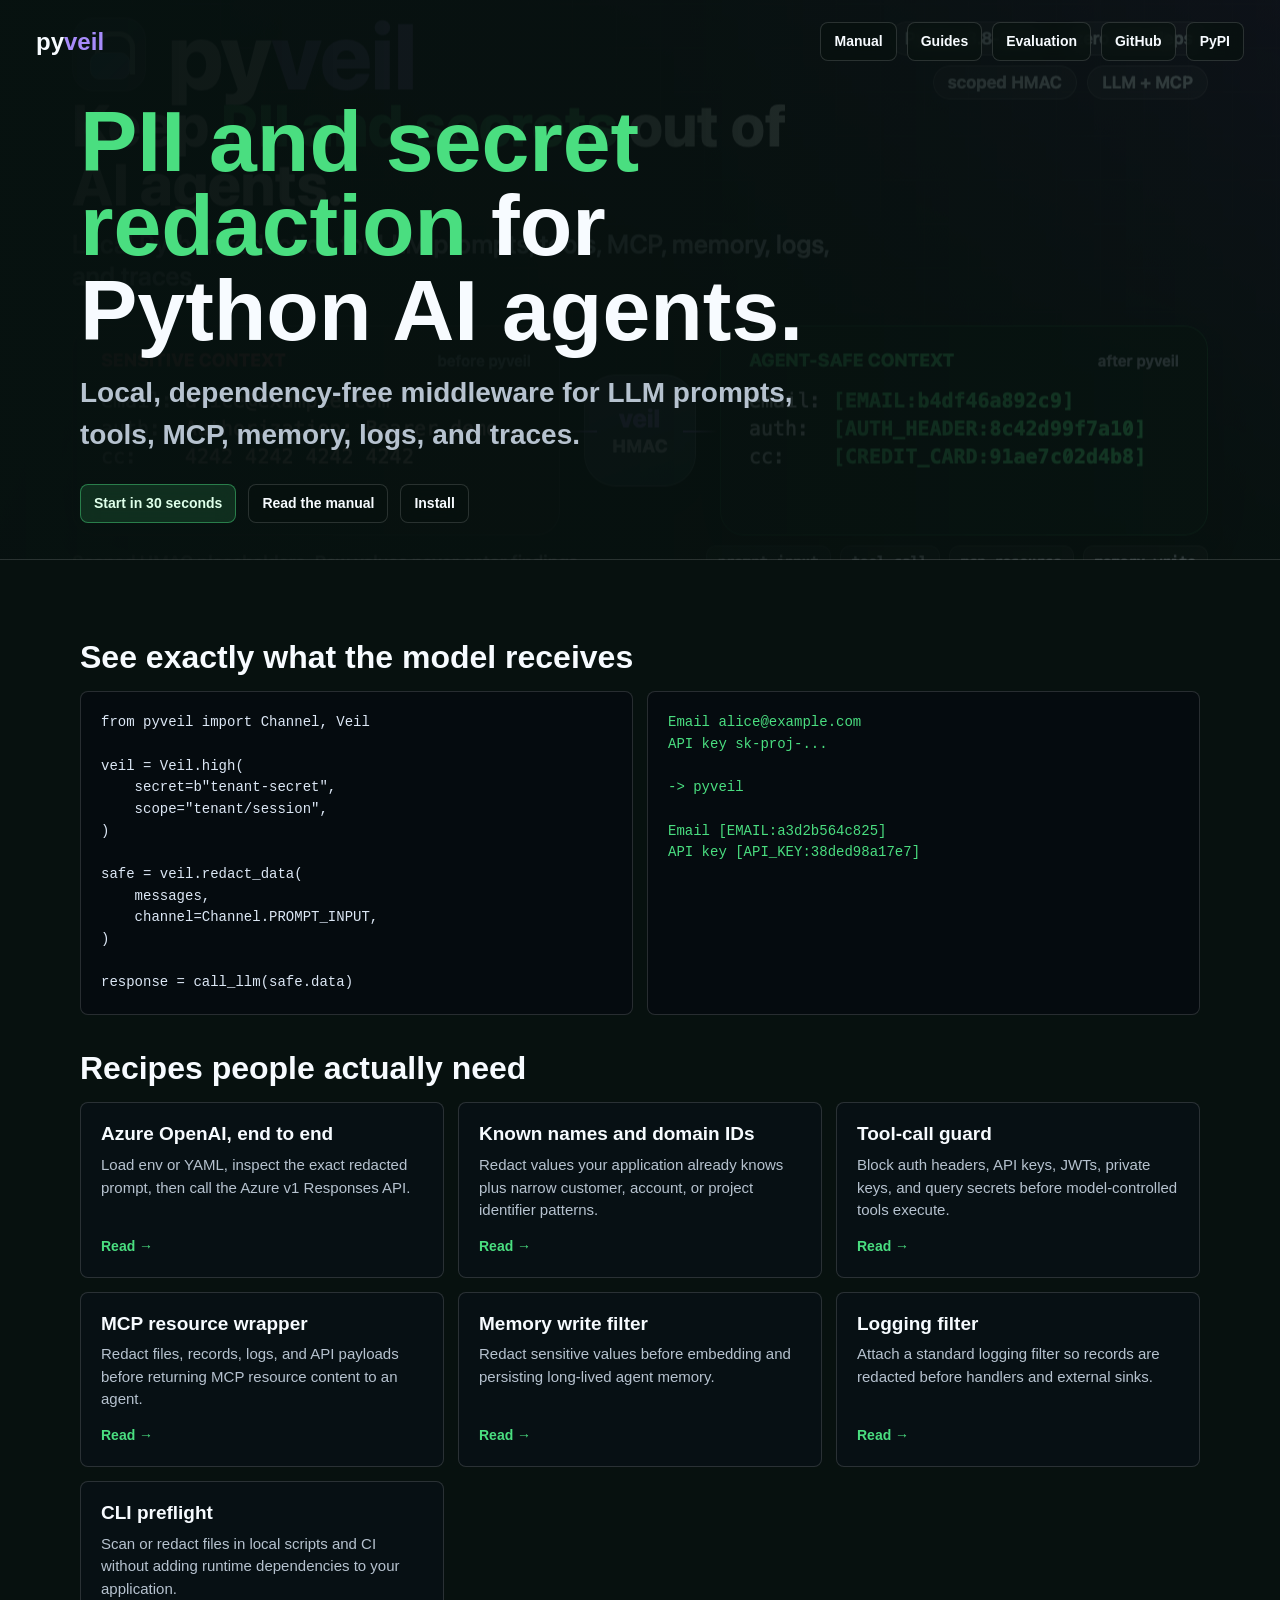
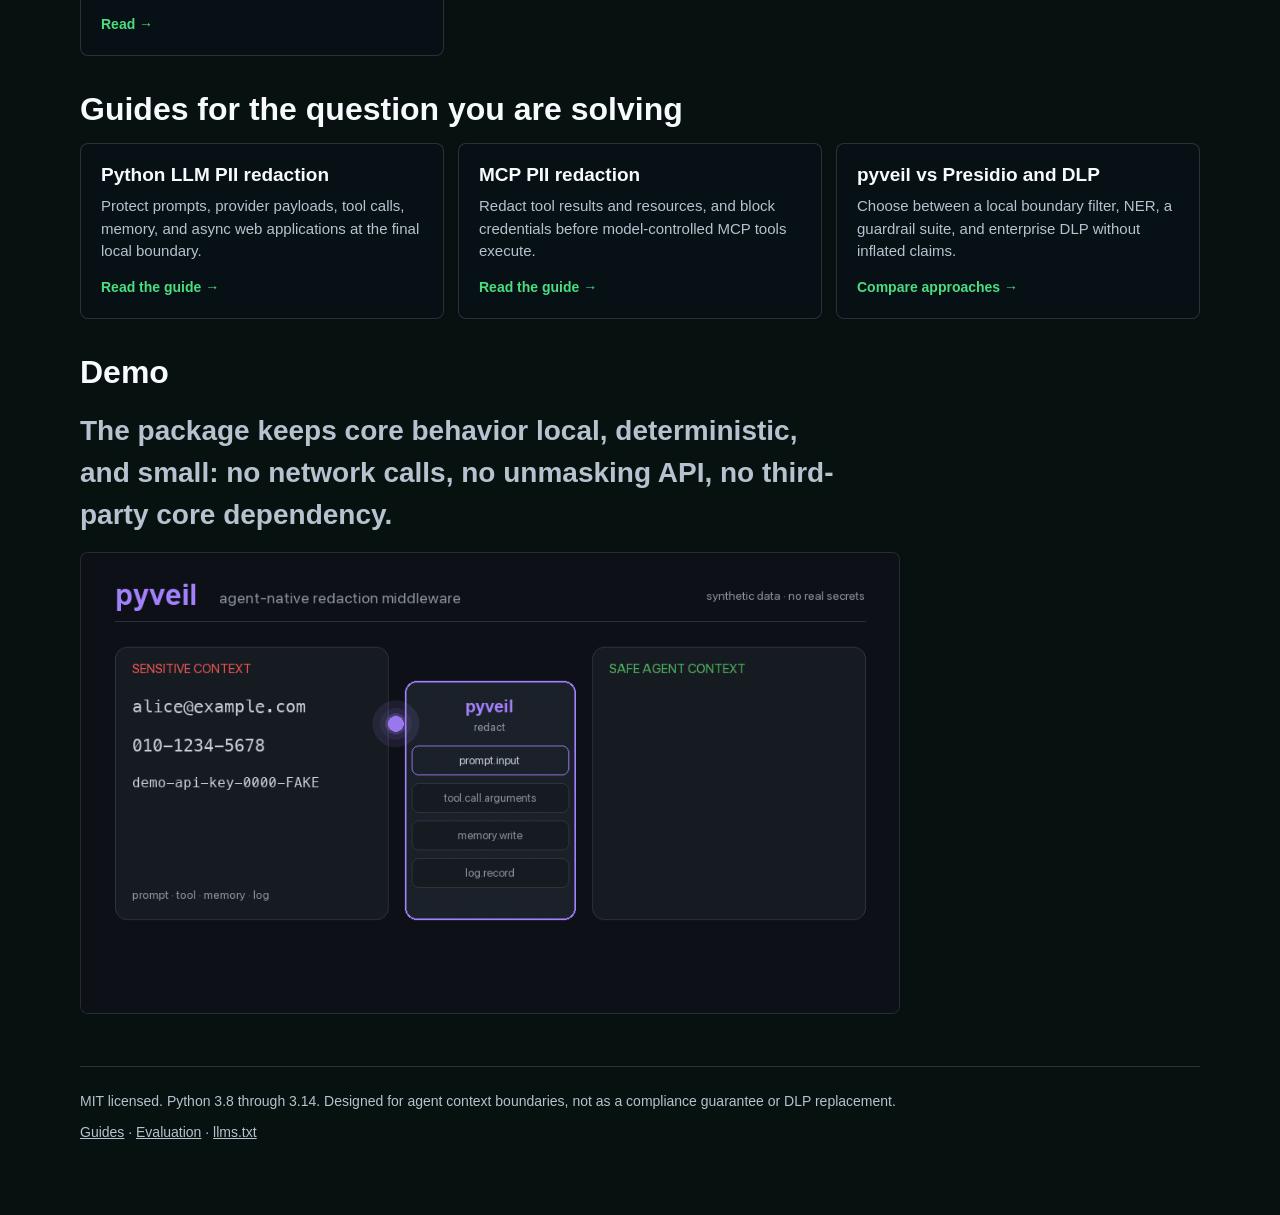
==== docs/index.html @ a57090b5 "Add Azure OpenAI env and YAML integration" ====
<!doctype html>
<html lang="en">
<head>
  <meta charset="utf-8">
  <meta name="viewport" content="width=device-width, initial-scale=1">
  <title>pyveil - Python PII and secret redaction for LLM apps and AI agents</title>
  <meta name="description" content="Dependency-free Python middleware that redacts PII, API keys, tokens, and known sensitive values before LLM prompts, tool calls, MCP, memory, logs, and traces.">
  <meta name="keywords" content="Python PII redaction, LLM privacy, AI agent security, secret redaction, MCP security, tool call guardrail">
  <link rel="canonical" href="https://hyeonsangjeon.github.io/pyveil/">
  <link rel="icon" href="media/favicon.svg" type="image/svg+xml">
  <link rel="sitemap" href="sitemap.xml" type="application/xml">
  <link rel="alternate" href="llms.txt" type="text/plain" title="LLM-readable documentation">
  <meta property="og:type" content="website">
  <meta property="og:site_name" content="pyveil">
  <meta property="og:title" content="pyveil - PII and secret redaction for Python AI agents">
  <meta property="og:description" content="Local, dependency-free redaction before LLM prompts, tool calls, MCP, memory, logs, and traces.">
  <meta property="og:url" content="https://hyeonsangjeon.github.io/pyveil/">
  <meta property="og:image" content="https://hyeonsangjeon.github.io/pyveil/media/social-preview.png">
  <meta name="twitter:card" content="summary_large_image">
  <meta name="twitter:title" content="pyveil - PII and secret redaction for Python AI agents">
  <meta name="twitter:description" content="Local, dependency-free redaction before LLM prompts, tool calls, MCP, memory, logs, and traces.">
  <meta name="twitter:image" content="https://hyeonsangjeon.github.io/pyveil/media/social-preview.png">
  <script type="application/ld+json">
  {
    "@context": "https://schema.org",
    "@type": "SoftwareApplication",
    "name": "pyveil",
    "applicationCategory": "DeveloperApplication",
    "operatingSystem": "Any",
    "softwareVersion": "0.2.1",
    "programmingLanguage": "Python",
    "description": "Local PII and secret redaction for Python LLM apps and AI agents.",
    "url": "https://hyeonsangjeon.github.io/pyveil/",
    "downloadUrl": "https://pypi.org/project/pyveil/",
    "codeRepository": "https://github.com/hyeonsangjeon/pyveil",
    "license": "https://opensource.org/license/mit"
  }
  </script>
  <style>
    :root {
      color-scheme: dark;
      --bg: #07110f;
      --ink: #f7fbff;
      --muted: #b6c2cf;
      --line: rgba(255, 255, 255, 0.14);
      --panel: rgba(9, 17, 22, 0.88);
      --green: #4ade80;
      --violet: #a78bfa;
      --cyan: #22d3ee;
      --red: #fb7185;
    }

    * {
      box-sizing: border-box;
    }

    html,
    body {
      margin: 0;
      background: var(--bg);
      color: var(--ink);
      font-family: -apple-system, BlinkMacSystemFont, "SF Pro Display", "Helvetica Neue", Arial, sans-serif;
      line-height: 1.5;
      overflow-x: hidden;
    }

    a {
      color: inherit;
    }

    .hero {
      min-height: 560px;
      position: relative;
      display: flex;
      align-items: flex-end;
      padding: 36px;
      background-image:
        linear-gradient(90deg, rgba(7, 17, 15, 0.98), rgba(7, 17, 15, 0.93) 52%, rgba(7, 17, 15, 0.78)),
        url("media/social-preview.png");
      background-size: cover;
      background-position: center;
      border-bottom: 1px solid var(--line);
    }

    .hero-inner,
    .section {
      width: min(1120px, 100%);
      margin: 0 auto;
      min-width: 0;
    }

    .nav {
      position: absolute;
      top: 22px;
      left: 36px;
      right: 36px;
      display: flex;
      align-items: center;
      justify-content: space-between;
      gap: 20px;
    }

    .brand {
      font-size: 24px;
      font-weight: 800;
      letter-spacing: 0;
    }

    .brand span {
      color: var(--violet);
    }

    .links {
      display: flex;
      gap: 10px;
      flex-wrap: wrap;
      justify-content: flex-end;
    }

    .links a,
    .button {
      display: inline-flex;
      align-items: center;
      min-height: 38px;
      padding: 8px 13px;
      border: 1px solid var(--line);
      border-radius: 8px;
      background: rgba(7, 17, 15, 0.72);
      color: var(--ink);
      text-decoration: none;
      font-weight: 700;
      font-size: 14px;
      backdrop-filter: blur(8px);
      flex: 0 0 auto;
      white-space: nowrap;
    }

    h1 {
      max-width: 760px;
      margin: 0;
      font-size: clamp(48px, 7vw, 86px);
      line-height: 0.98;
      letter-spacing: 0;
    }

    h1 strong {
      color: var(--green);
    }

    .lead {
      max-width: 760px;
      margin: 20px 0 0;
      color: var(--muted);
      font-size: clamp(20px, 2.4vw, 28px);
      font-weight: 600;
    }

    .actions {
      display: flex;
      flex-wrap: wrap;
      gap: 12px;
      margin-top: 28px;
    }

    .primary {
      border-color: rgba(74, 222, 128, 0.45);
      background: rgba(74, 222, 128, 0.14);
      color: #dfffea;
    }

    main {
      padding: 44px 36px 72px;
    }

    .section {
      margin-top: 36px;
    }

    .section h2 {
      margin: 0 0 16px;
      font-size: 32px;
      line-height: 1.1;
      letter-spacing: 0;
    }

    .grid {
      display: grid;
      grid-template-columns: repeat(3, minmax(0, 1fr));
      gap: 14px;
    }

    .recipe {
      display: flex;
      flex-direction: column;
      min-height: 160px;
      padding: 20px;
      border: 1px solid var(--line);
      border-radius: 8px;
      background: var(--panel);
      color: inherit;
      text-decoration: none;
      transition: border-color .15s ease, transform .15s ease;
    }

    a.recipe:hover {
      border-color: rgba(74, 222, 128, 0.5);
      transform: translateY(-2px);
      text-decoration: none;
    }

    a.recipe .more {
      margin-top: auto;
      padding-top: 14px;
      color: var(--green);
      font-weight: 700;
      font-size: 14px;
    }

    .recipe h3 {
      margin: 0 0 8px;
      font-size: 19px;
      line-height: 1.2;
    }

    .recipe p {
      margin: 0;
      color: var(--muted);
      font-size: 15px;
    }

    .code-row {
      display: grid;
      grid-template-columns: 1fr 1fr;
      gap: 14px;
      align-items: stretch;
    }

    pre {
      margin: 0;
      min-width: 0;
      padding: 20px;
      overflow: auto;
      border: 1px solid var(--line);
      border-radius: 8px;
      background: #050b0f;
      color: #dce7f5;
      font-size: 14px;
      line-height: 1.55;
    }

    code {
      font-family: "SF Mono", SFMono-Regular, Menlo, Monaco, Consolas, monospace;
    }

    .output {
      color: var(--green);
    }

    .demo {
      width: min(820px, 100%);
      display: block;
      margin-top: 16px;
      border: 1px solid var(--line);
      border-radius: 8px;
      background: #050b0f;
    }

    .footer {
      margin-top: 52px;
      padding-top: 24px;
      border-top: 1px solid var(--line);
      color: var(--muted);
      font-size: 14px;
    }

    @media (max-width: 820px) {
      .hero {
        min-height: 620px;
        padding: 28px 20px;
      }

      .nav {
        left: 20px;
        right: 20px;
        align-items: flex-start;
        flex-direction: column;
      }

      .links a:nth-child(n+4) {
        display: none;
      }

      h1 {
        max-width: 340px;
        font-size: clamp(40px, 11vw, 46px);
        overflow-wrap: anywhere;
      }

      main {
        padding: 32px 20px 56px;
      }

      .hero-inner,
      .section {
        width: 100%;
        max-width: calc(100vw - 40px);
      }

      .lead {
        max-width: 330px;
      }

      .grid,
      .code-row {
        grid-template-columns: 1fr;
        min-width: 0;
      }

      .section h2 {
        font-size: 28px;
        overflow-wrap: anywhere;
      }

      .recipe,
      pre {
        max-width: 100%;
        min-width: 0;
      }

      .actions {
        max-width: 340px;
      }
    }
  </style>
</head>
<body>
  <header class="hero">
    <nav class="nav" aria-label="Primary">
      <div class="brand">py<span>veil</span></div>
      <div class="links">
        <a class="primary" href="manual.html">Manual</a>
        <a href="guides/">Guides</a>
        <a href="evaluation.html">Evaluation</a>
        <a href="https://github.com/hyeonsangjeon/pyveil">GitHub</a>
        <a href="https://pypi.org/project/pyveil/">PyPI</a>
      </div>
    </nav>
    <div class="hero-inner">
      <h1><strong>PII and secret redaction</strong> for Python AI agents.</h1>
      <p class="lead">Local, dependency-free middleware for LLM prompts, tools, MCP, memory, logs, and traces.</p>
      <div class="actions">
        <a class="button primary" href="manual.html#quickstart">Start in 30 seconds</a>
        <a class="button" href="manual.html">Read the manual</a>
        <a class="button" href="manual.html#install">Install</a>
      </div>
    </div>
  </header>

  <main>
    <section class="section">
      <h2>See exactly what the model receives</h2>
      <div class="code-row">
        <pre><code>from pyveil import Channel, Veil

veil = Veil.high(
    secret=b"tenant-secret",
    scope="tenant/session",
)

safe = veil.redact_data(
    messages,
    channel=Channel.PROMPT_INPUT,
)

response = call_llm(safe.data)</code></pre>
        <pre class="output"><code>Email alice@example.com
API key sk-proj-...

-> pyveil

Email [EMAIL:a3d2b564c825]
API key [API_KEY:38ded98a17e7]</code></pre>
      </div>
    </section>

    <section class="section">
      <h2>Recipes people actually need</h2>
      <div class="grid">
        <a class="recipe" href="manual.html#azure-openai">
          <h3>Azure OpenAI, end to end</h3>
          <p>Load env or YAML, inspect the exact redacted prompt, then call the Azure v1 Responses API.</p>
          <span class="more">Read &rarr;</span>
        </a>
        <a class="recipe" href="manual.html#custom-rules">
          <h3>Known names and domain IDs</h3>
          <p>Redact values your application already knows plus narrow customer, account, or project identifier patterns.</p>
          <span class="more">Read &rarr;</span>
        </a>
        <a class="recipe" href="manual.html#policy">
          <h3>Tool-call guard</h3>
          <p>Block auth headers, API keys, JWTs, private keys, and query secrets before model-controlled tools execute.</p>
          <span class="more">Read &rarr;</span>
        </a>
        <a class="recipe" href="manual.html#integrations">
          <h3>MCP resource wrapper</h3>
          <p>Redact files, records, logs, and API payloads before returning MCP resource content to an agent.</p>
          <span class="more">Read &rarr;</span>
        </a>
        <a class="recipe" href="manual.html#recipes">
          <h3>Memory write filter</h3>
          <p>Redact sensitive values before embedding and persisting long-lived agent memory.</p>
          <span class="more">Read &rarr;</span>
        </a>
        <a class="recipe" href="manual.html#integrations">
          <h3>Logging filter</h3>
          <p>Attach a standard logging filter so records are redacted before handlers and external sinks.</p>
          <span class="more">Read &rarr;</span>
        </a>
        <a class="recipe" href="manual.html#cli">
          <h3>CLI preflight</h3>
          <p>Scan or redact files in local scripts and CI without adding runtime dependencies to your application.</p>
          <span class="more">Read &rarr;</span>
        </a>
      </div>
    </section>

    <section class="section">
      <h2>Guides for the question you are solving</h2>
      <div class="grid">
        <a class="recipe" href="guides/python-llm-pii-redaction.html">
          <h3>Python LLM PII redaction</h3>
          <p>Protect prompts, provider payloads, tool calls, memory, and async web applications at the final local boundary.</p>
          <span class="more">Read the guide &rarr;</span>
        </a>
        <a class="recipe" href="guides/mcp-pii-redaction.html">
          <h3>MCP PII redaction</h3>
          <p>Redact tool results and resources, and block credentials before model-controlled MCP tools execute.</p>
          <span class="more">Read the guide &rarr;</span>
        </a>
        <a class="recipe" href="guides/pyveil-vs-presidio.html">
          <h3>pyveil vs Presidio and DLP</h3>
          <p>Choose between a local boundary filter, NER, a guardrail suite, and enterprise DLP without inflated claims.</p>
          <span class="more">Compare approaches &rarr;</span>
        </a>
      </div>
    </section>

    <section class="section">
      <h2>Demo</h2>
      <p class="lead">The package keeps core behavior local, deterministic, and small: no network calls, no unmasking API, no third-party core dependency.</p>
      <img class="demo" src="media/pyveil-awesome-demo.gif" alt="pyveil redacts synthetic sensitive context before agent boundaries">
    </section>

    <footer class="section footer">
      <div>MIT licensed. Python 3.8 through 3.14. Designed for agent context boundaries, not as a compliance guarantee or DLP replacement.</div>
      <div style="margin-top:10px;">
        <a href="guides/">Guides</a> &middot;
        <a href="evaluation.html">Evaluation</a> &middot;
        <a href="llms.txt">llms.txt</a>
      </div>
    </footer>
  </main>
</body>
</html>
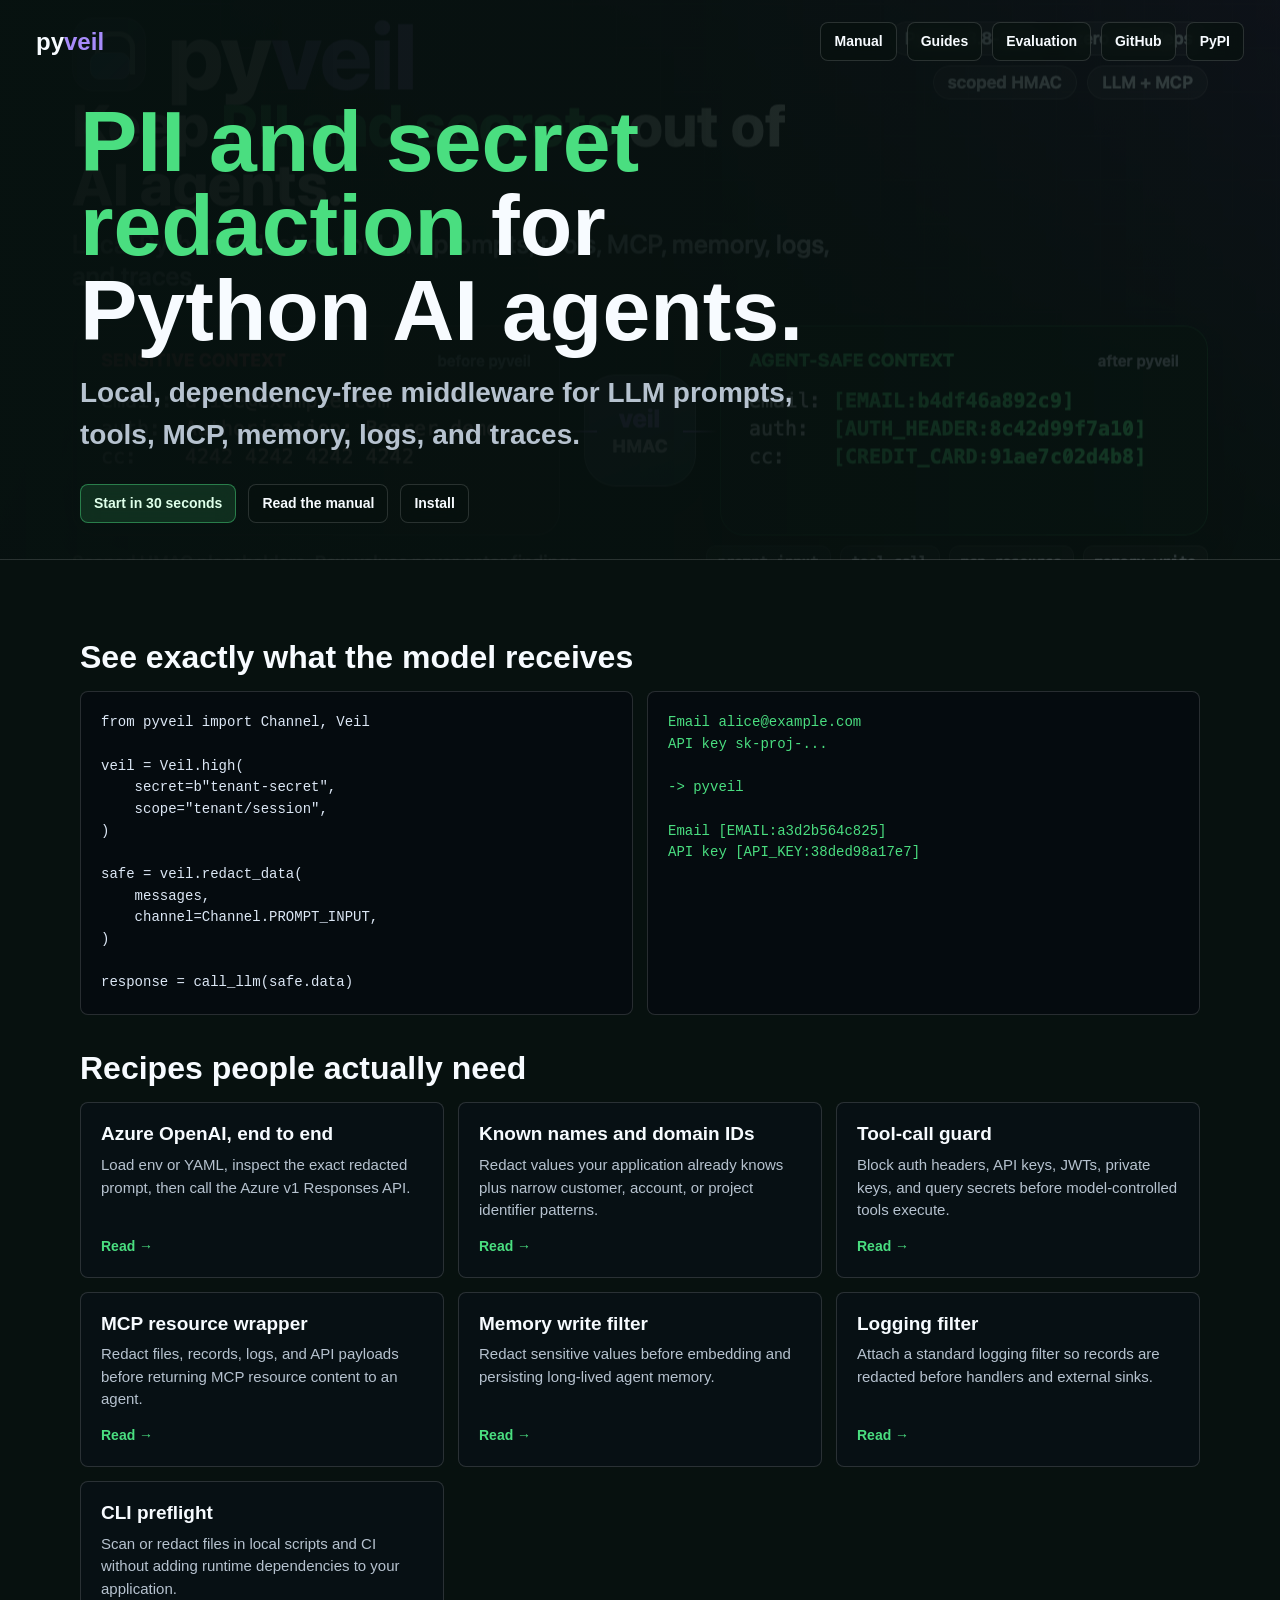
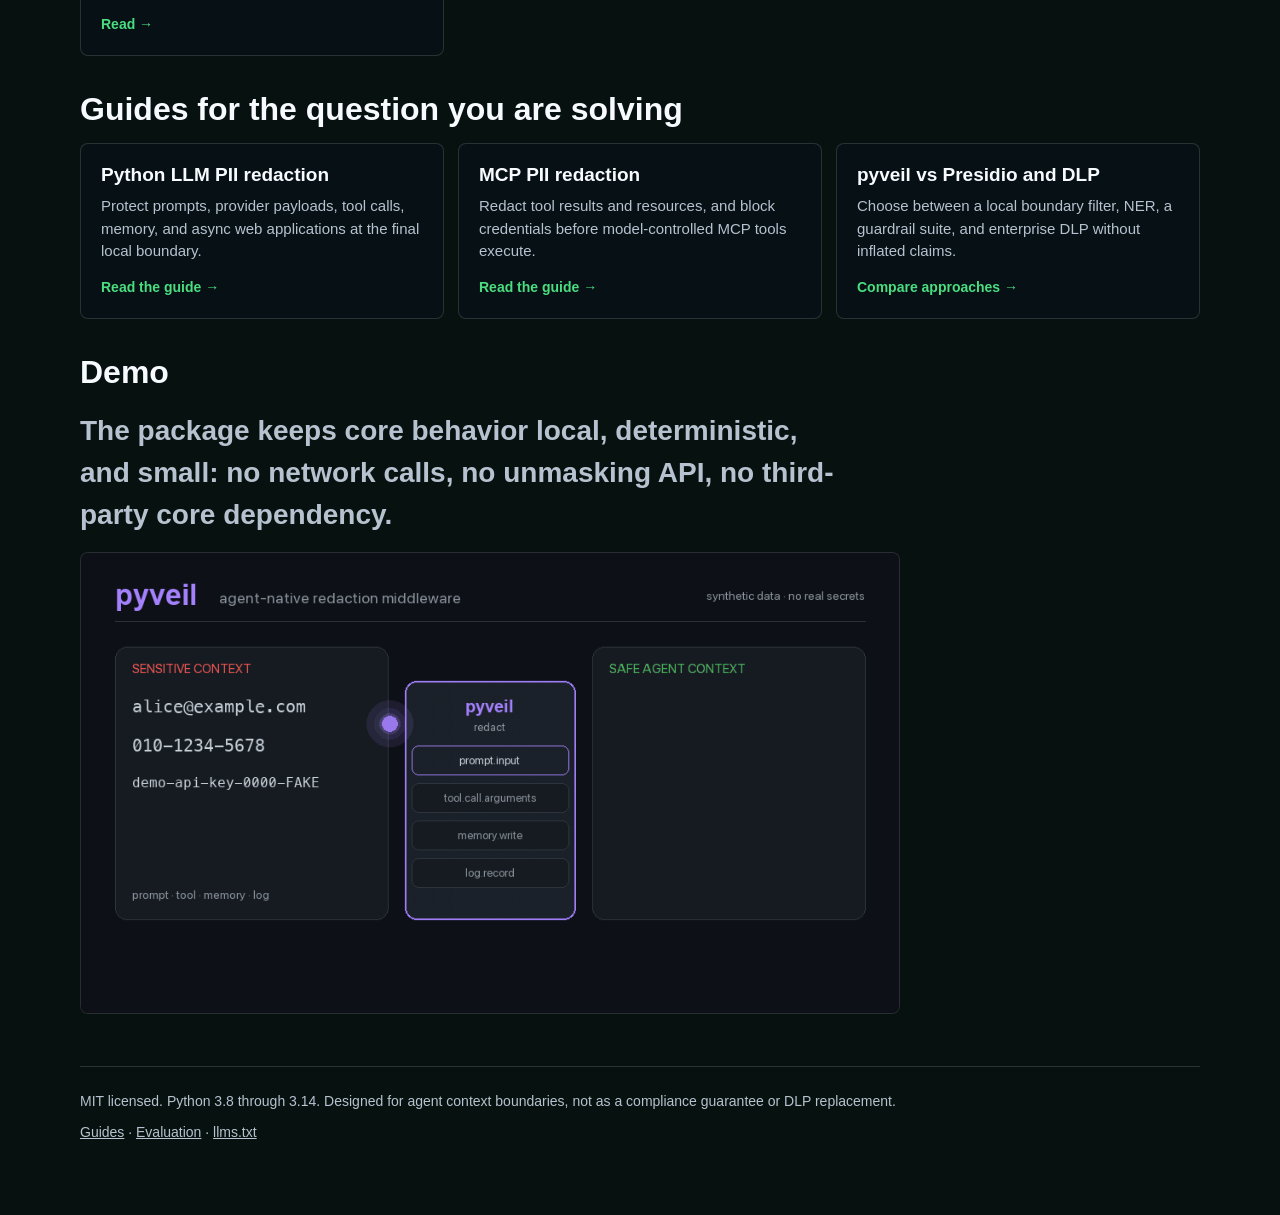
==== commit 75730a6e: "Prepare pyveil v0.2.2" ====
--- a/docs/index.html
+++ b/docs/index.html
@@ -27,7 +27,7 @@
     "name": "pyveil",
     "applicationCategory": "DeveloperApplication",
     "operatingSystem": "Any",
-    "softwareVersion": "0.2.1",
+    "softwareVersion": "0.2.2",
     "programmingLanguage": "Python",
     "description": "Local PII and secret redaction for Python LLM apps and AI agents.",
     "url": "https://hyeonsangjeon.github.io/pyveil/",
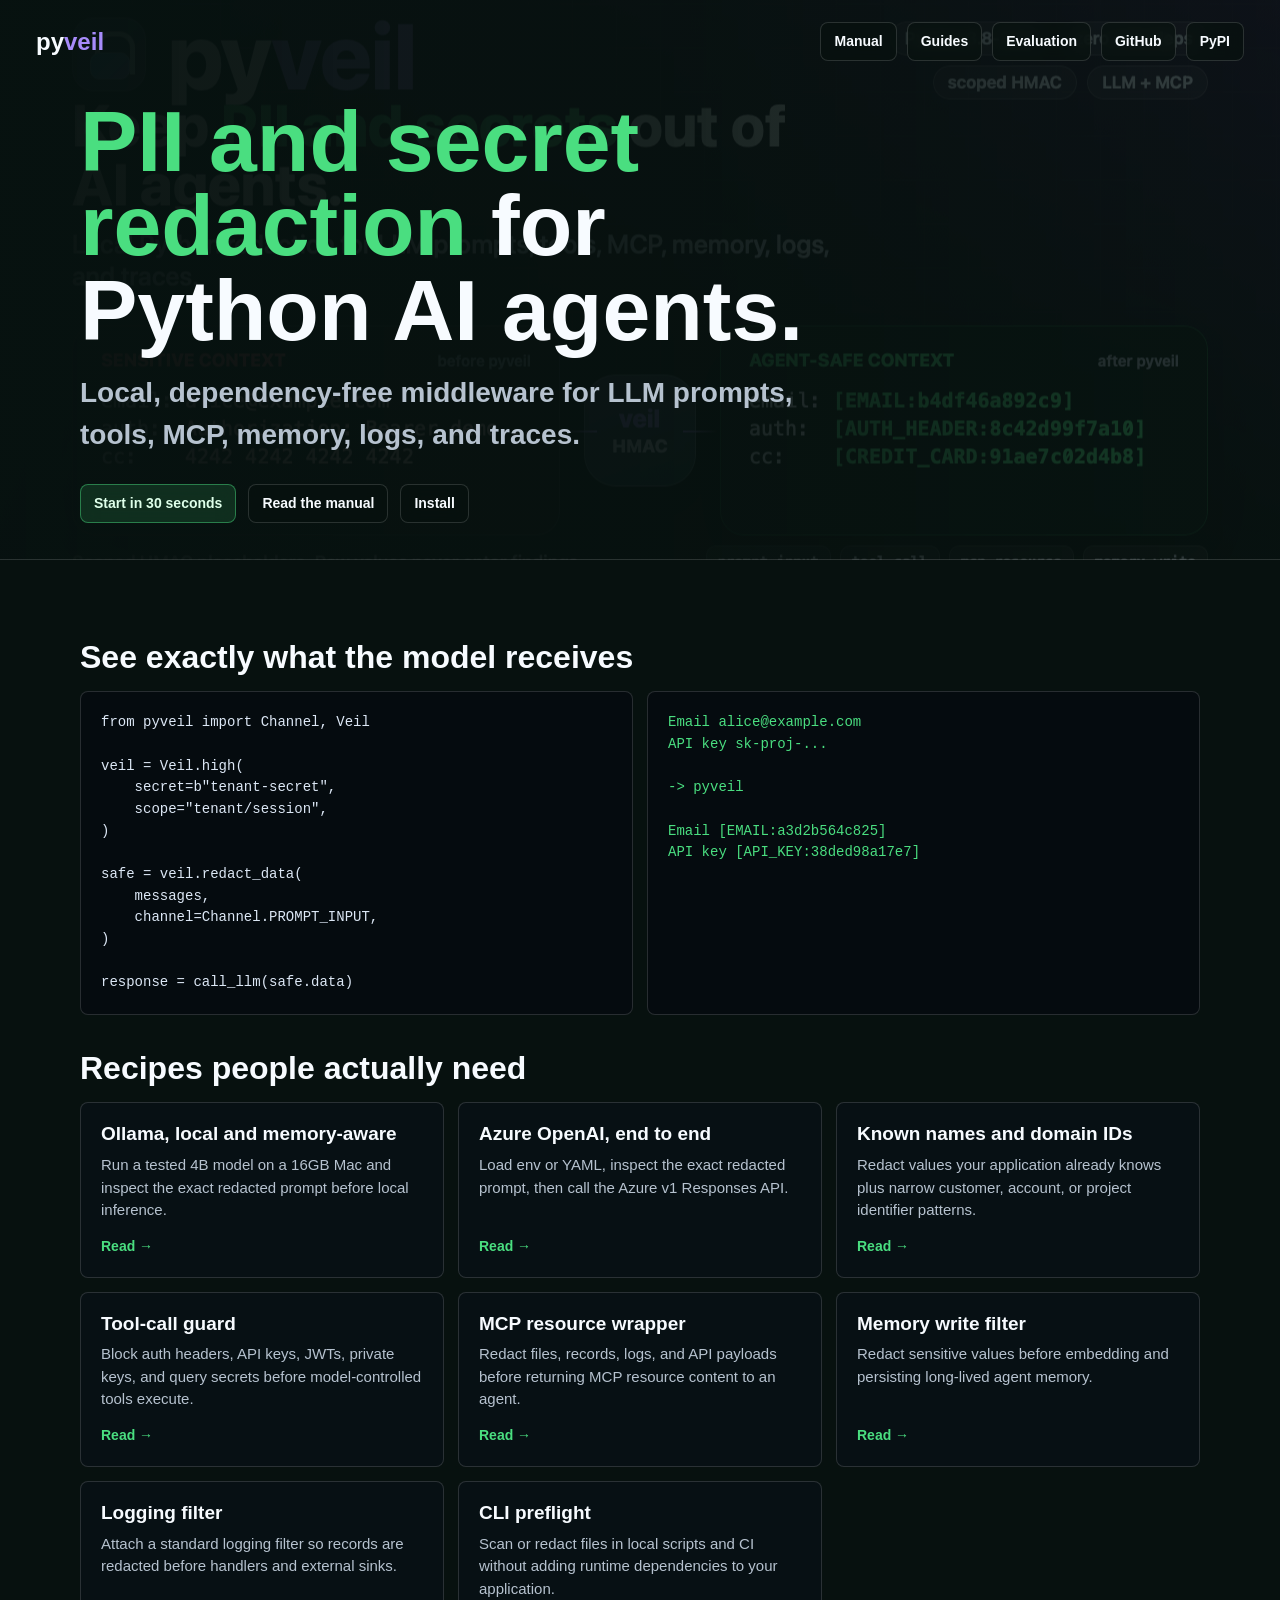
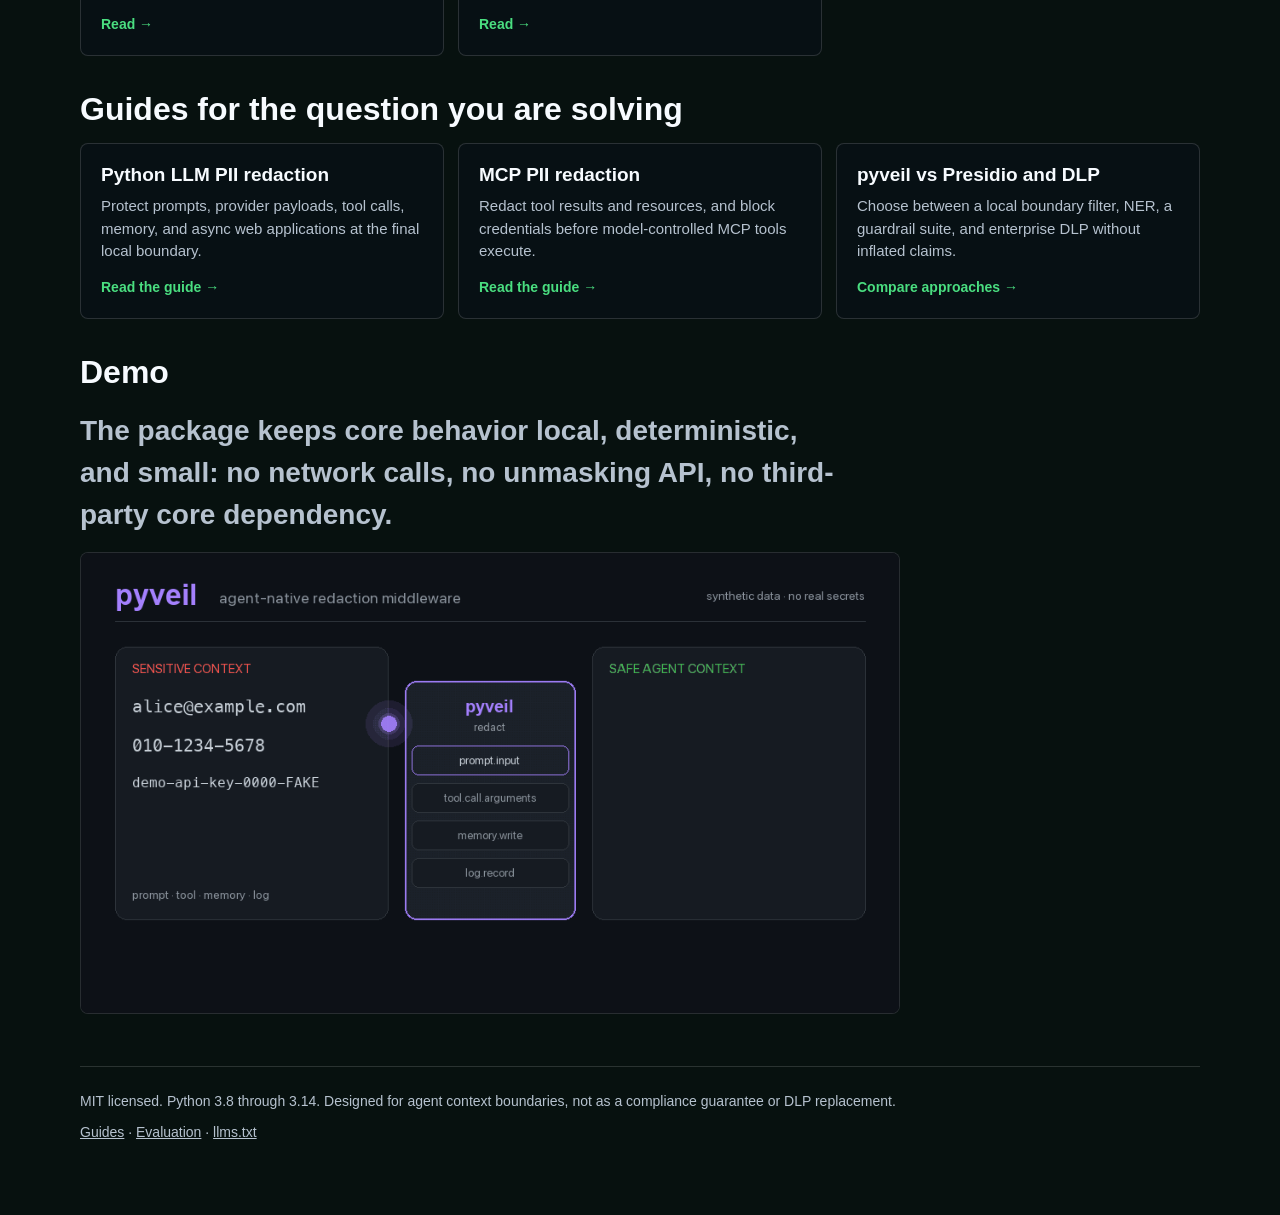
==== commit 353d1dd8: "Add Ollama redaction integration and release v0.2.3" ====
--- a/docs/index.html
+++ b/docs/index.html
@@ -27,7 +27,7 @@
     "name": "pyveil",
     "applicationCategory": "DeveloperApplication",
     "operatingSystem": "Any",
-    "softwareVersion": "0.2.2",
+    "softwareVersion": "0.2.3",
     "programmingLanguage": "Python",
     "description": "Local PII and secret redaction for Python LLM apps and AI agents.",
     "url": "https://hyeonsangjeon.github.io/pyveil/",
@@ -386,6 +386,11 @@
     <section class="section">
       <h2>Recipes people actually need</h2>
       <div class="grid">
+        <a class="recipe" href="manual.html#ollama">
+          <h3>Ollama, local and memory-aware</h3>
+          <p>Run a tested 4B model on a 16GB Mac and inspect the exact redacted prompt before local inference.</p>
+          <span class="more">Read &rarr;</span>
+        </a>
         <a class="recipe" href="manual.html#azure-openai">
           <h3>Azure OpenAI, end to end</h3>
           <p>Load env or YAML, inspect the exact redacted prompt, then call the Azure v1 Responses API.</p>
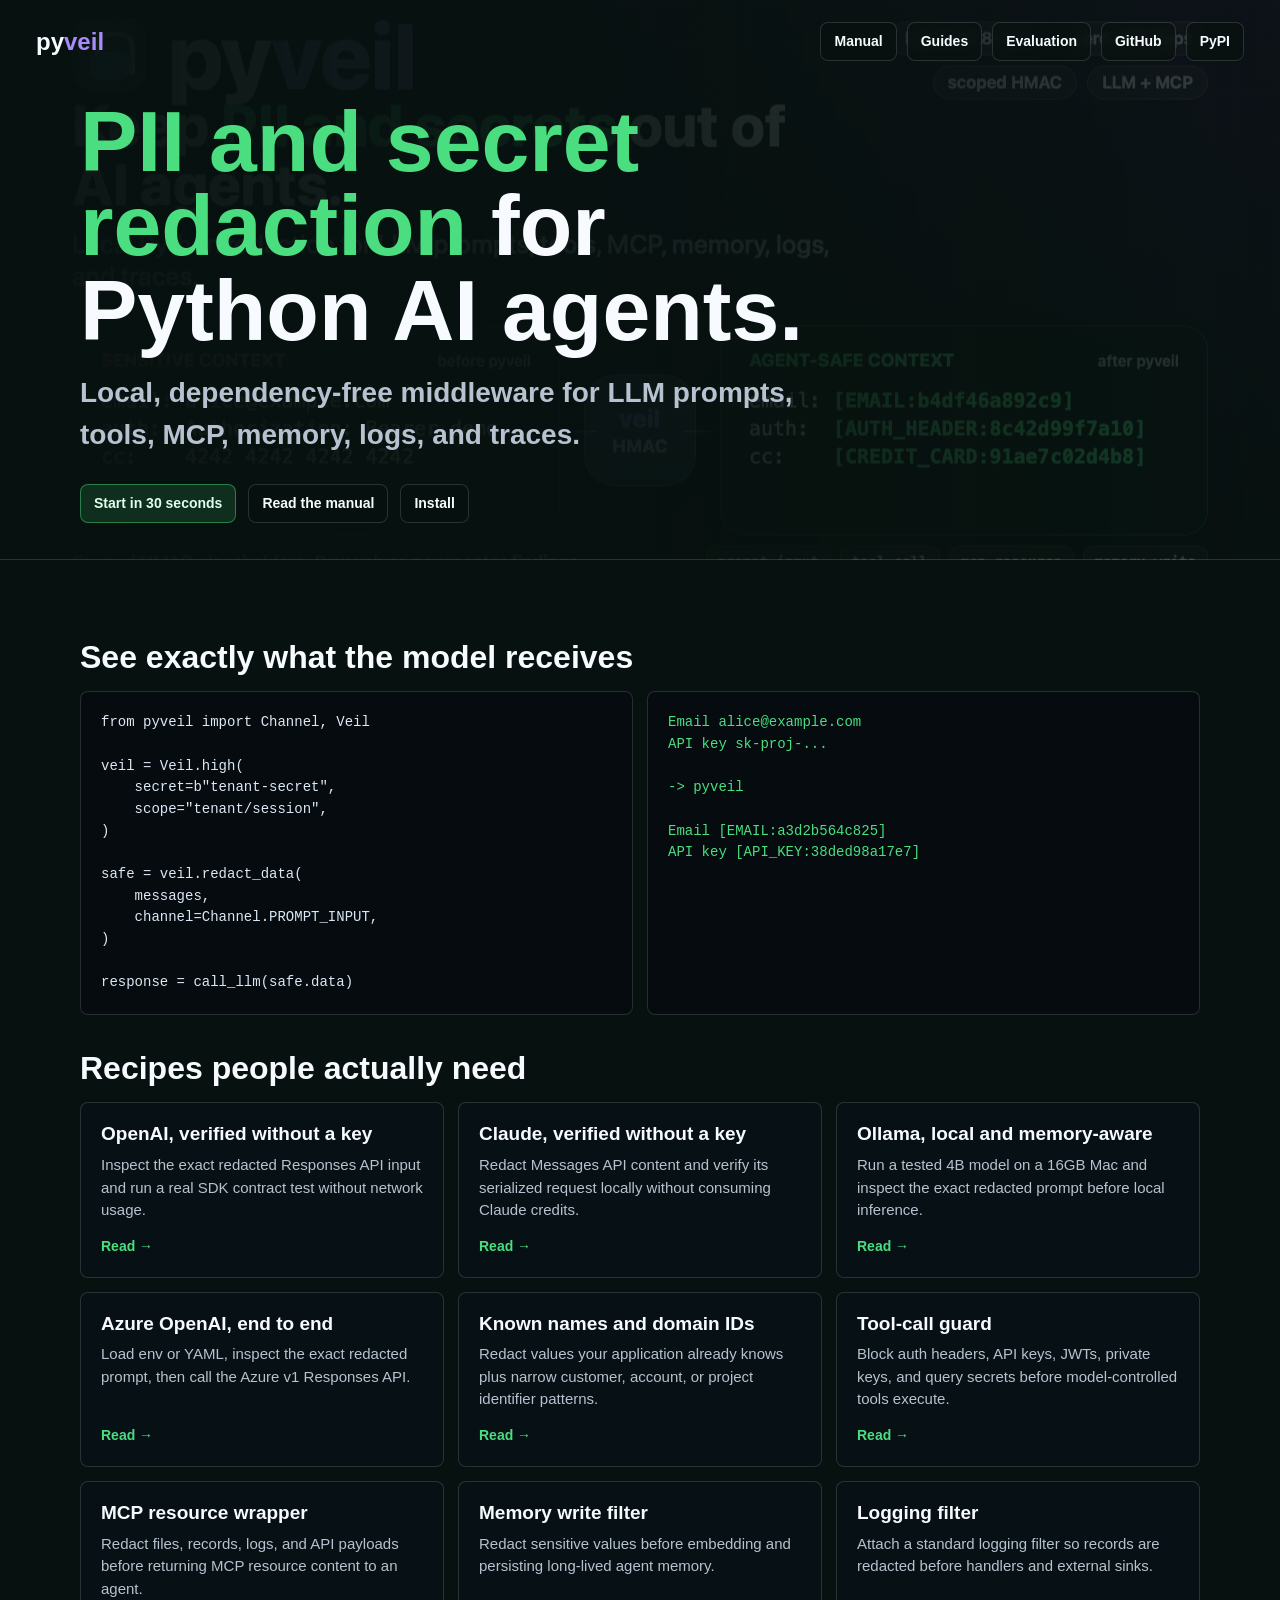
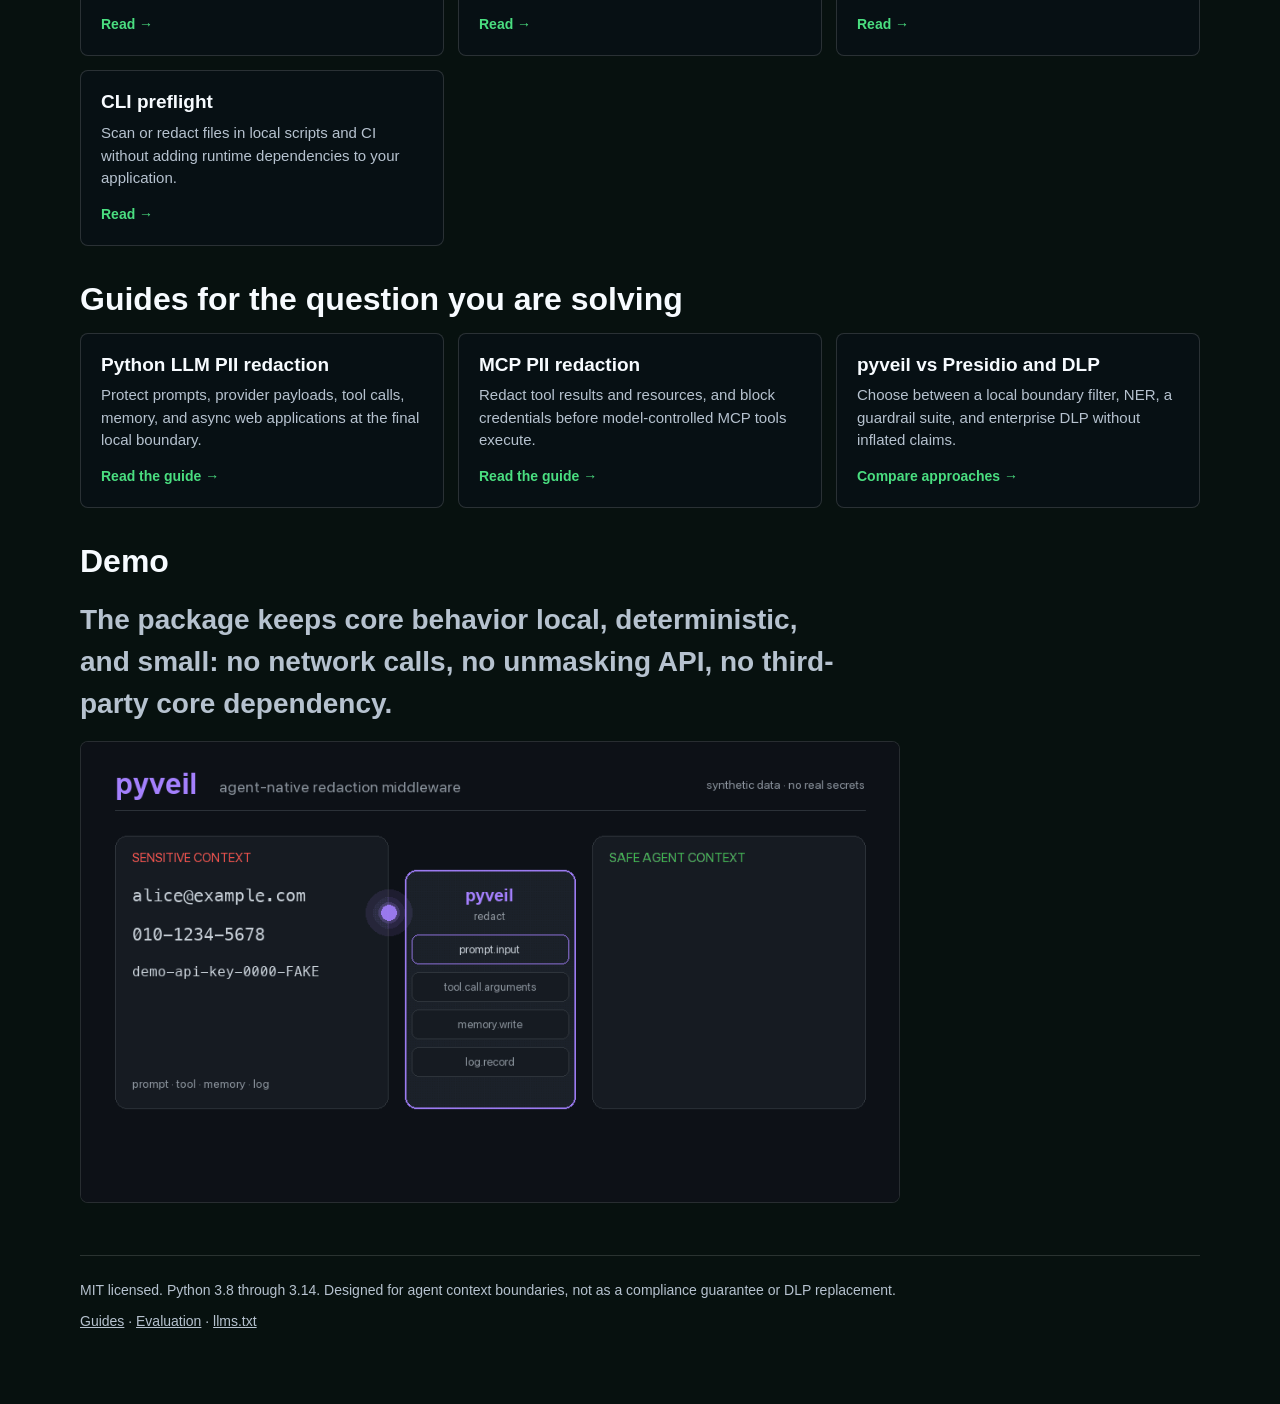
==== commit 20cead6c: "Add keyless OpenAI and Claude integrations" ====
--- a/docs/index.html
+++ b/docs/index.html
@@ -27,7 +27,7 @@
     "name": "pyveil",
     "applicationCategory": "DeveloperApplication",
     "operatingSystem": "Any",
-    "softwareVersion": "0.2.3",
+    "softwareVersion": "0.2.4",
     "programmingLanguage": "Python",
     "description": "Local PII and secret redaction for Python LLM apps and AI agents.",
     "url": "https://hyeonsangjeon.github.io/pyveil/",
@@ -386,6 +386,16 @@
     <section class="section">
       <h2>Recipes people actually need</h2>
       <div class="grid">
+        <a class="recipe" href="manual.html#openai">
+          <h3>OpenAI, verified without a key</h3>
+          <p>Inspect the exact redacted Responses API input and run a real SDK contract test without network usage.</p>
+          <span class="more">Read &rarr;</span>
+        </a>
+        <a class="recipe" href="manual.html#anthropic">
+          <h3>Claude, verified without a key</h3>
+          <p>Redact Messages API content and verify its serialized request locally without consuming Claude credits.</p>
+          <span class="more">Read &rarr;</span>
+        </a>
         <a class="recipe" href="manual.html#ollama">
           <h3>Ollama, local and memory-aware</h3>
           <p>Run a tested 4B model on a 16GB Mac and inspect the exact redacted prompt before local inference.</p>
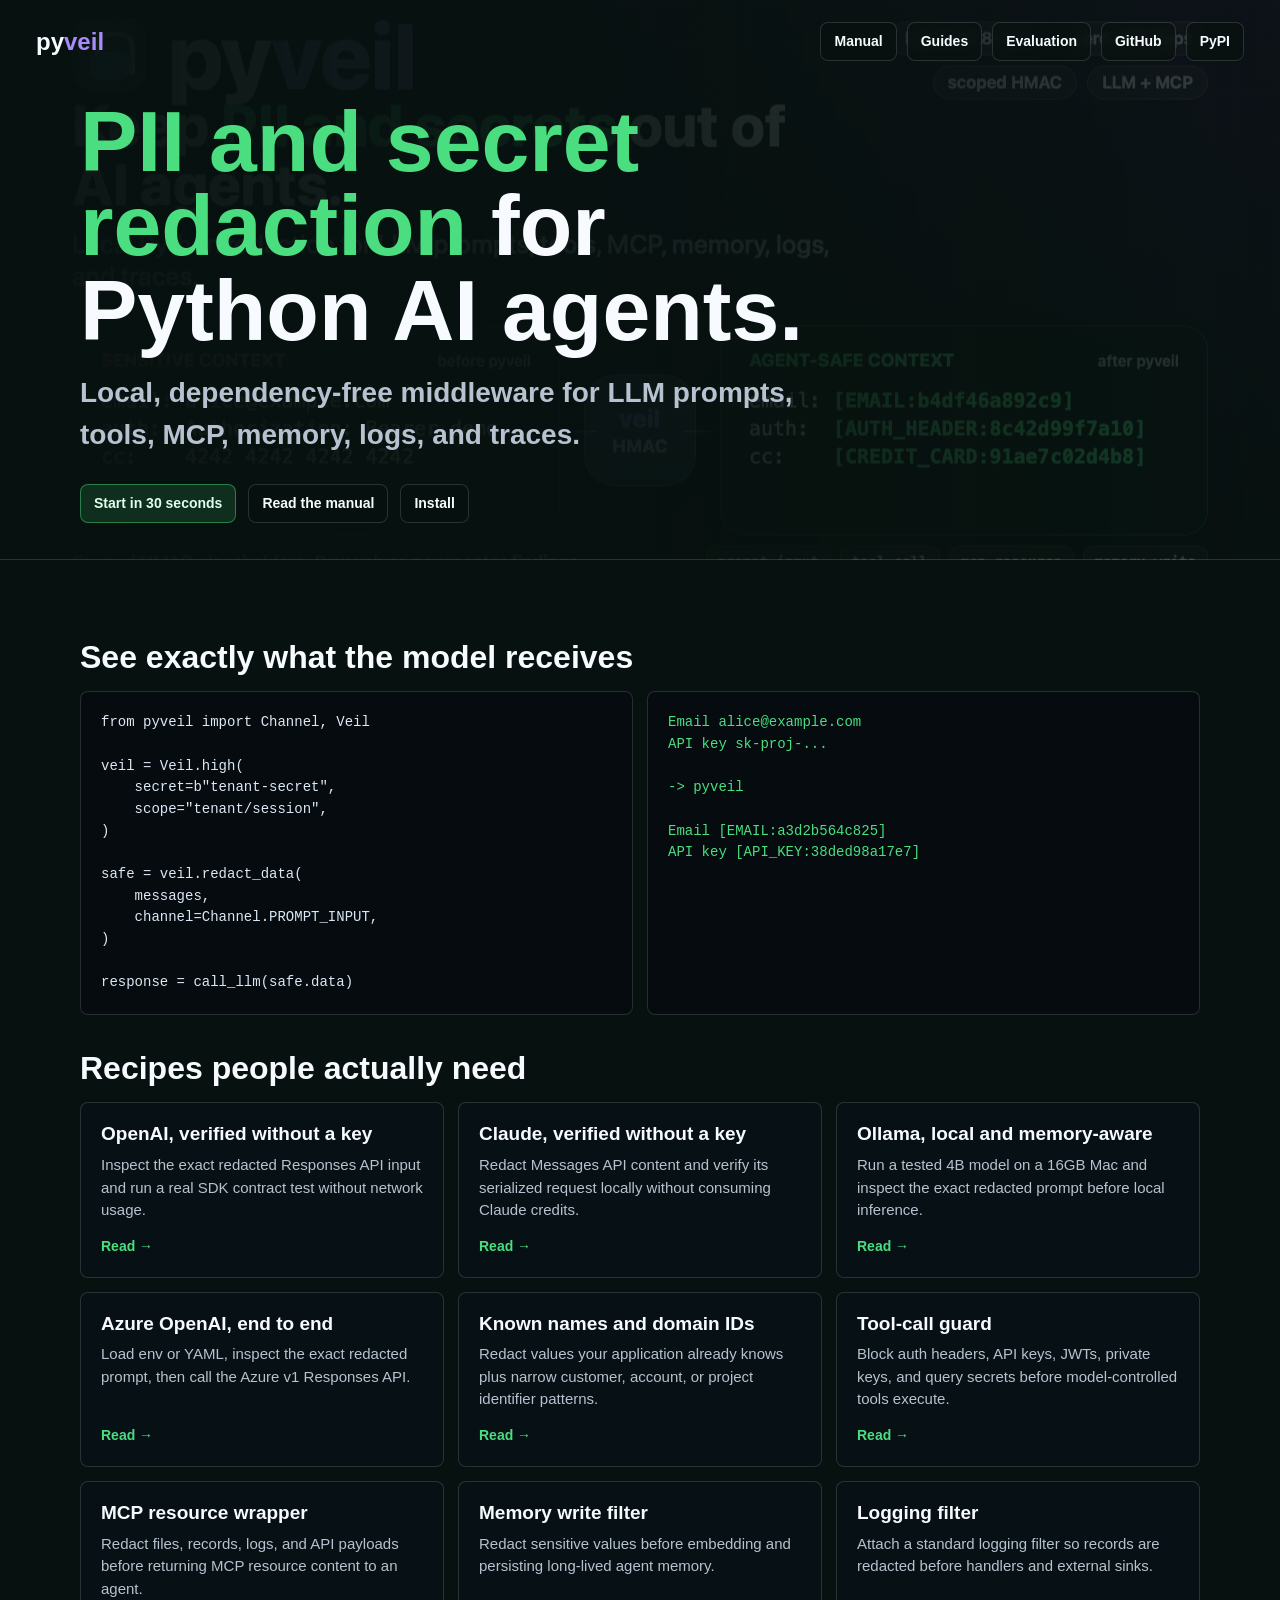
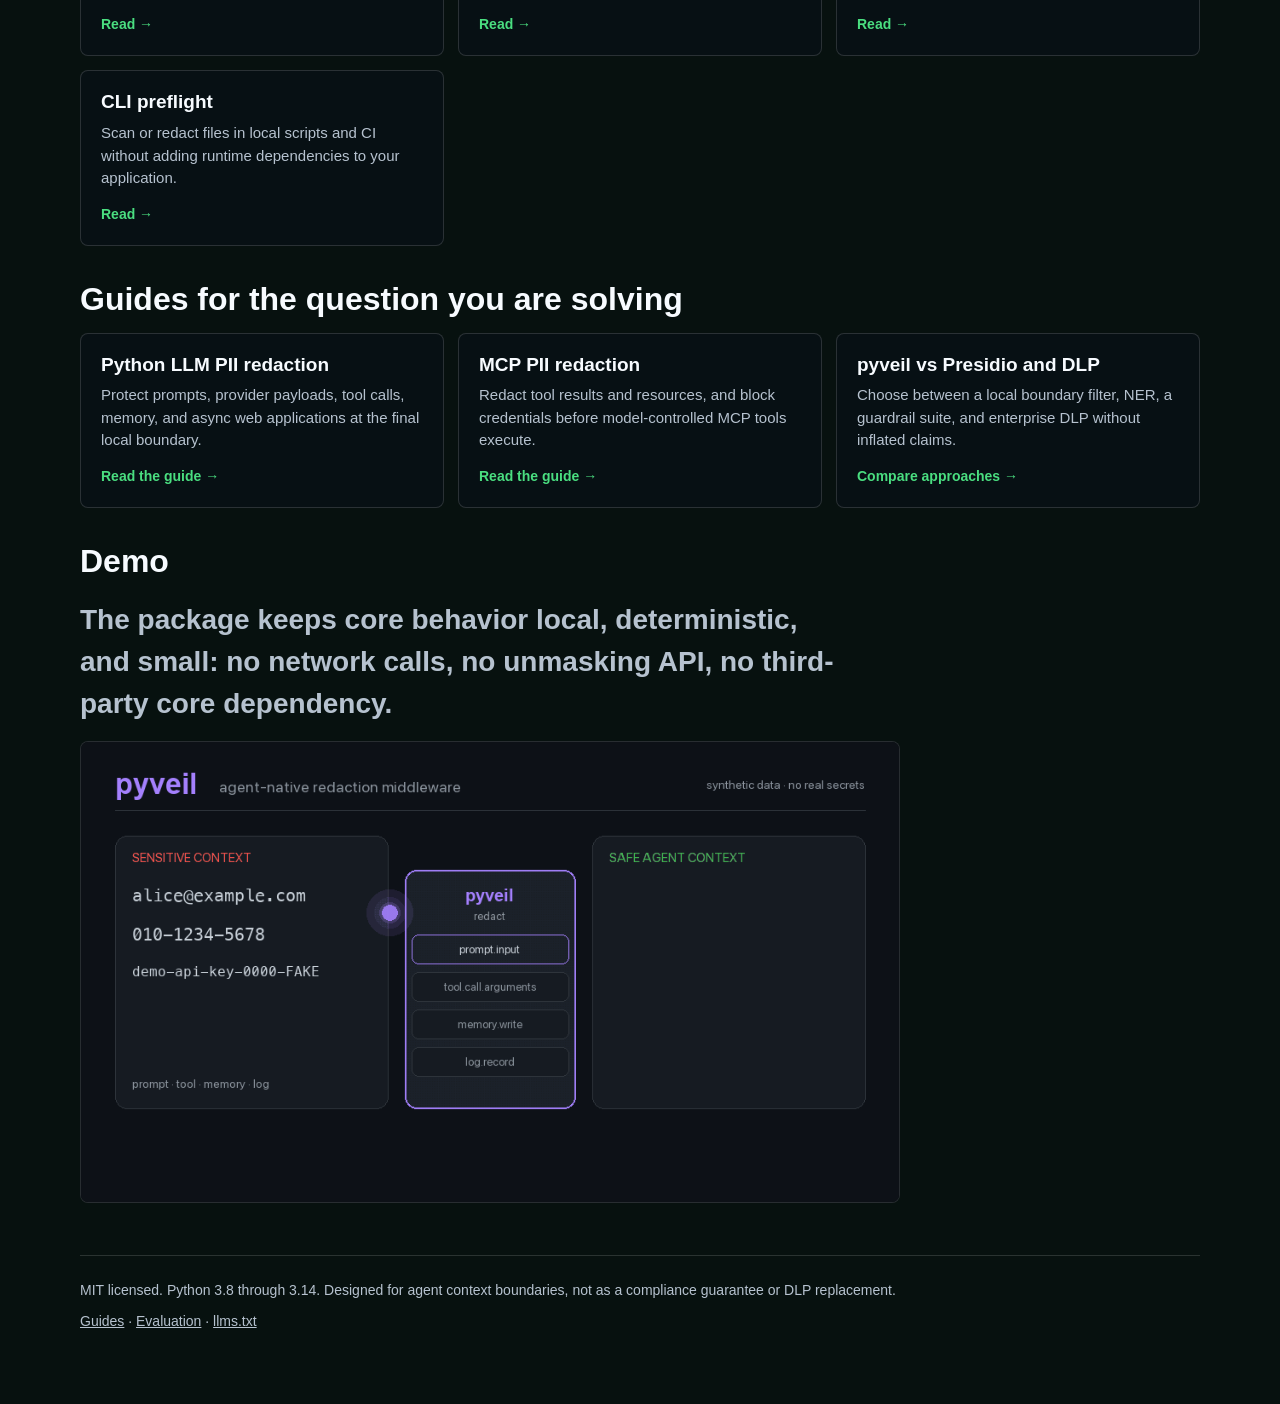
==== commit 6af5c989: "chore: release v0.2.5 Bump version to 0.2.5 and finalize the changelog for the verifiable compatibil" ====
--- a/docs/index.html
+++ b/docs/index.html
@@ -27,7 +27,7 @@
     "name": "pyveil",
     "applicationCategory": "DeveloperApplication",
     "operatingSystem": "Any",
-    "softwareVersion": "0.2.4",
+    "softwareVersion": "0.2.5",
     "programmingLanguage": "Python",
     "description": "Local PII and secret redaction for Python LLM apps and AI agents.",
     "url": "https://hyeonsangjeon.github.io/pyveil/",
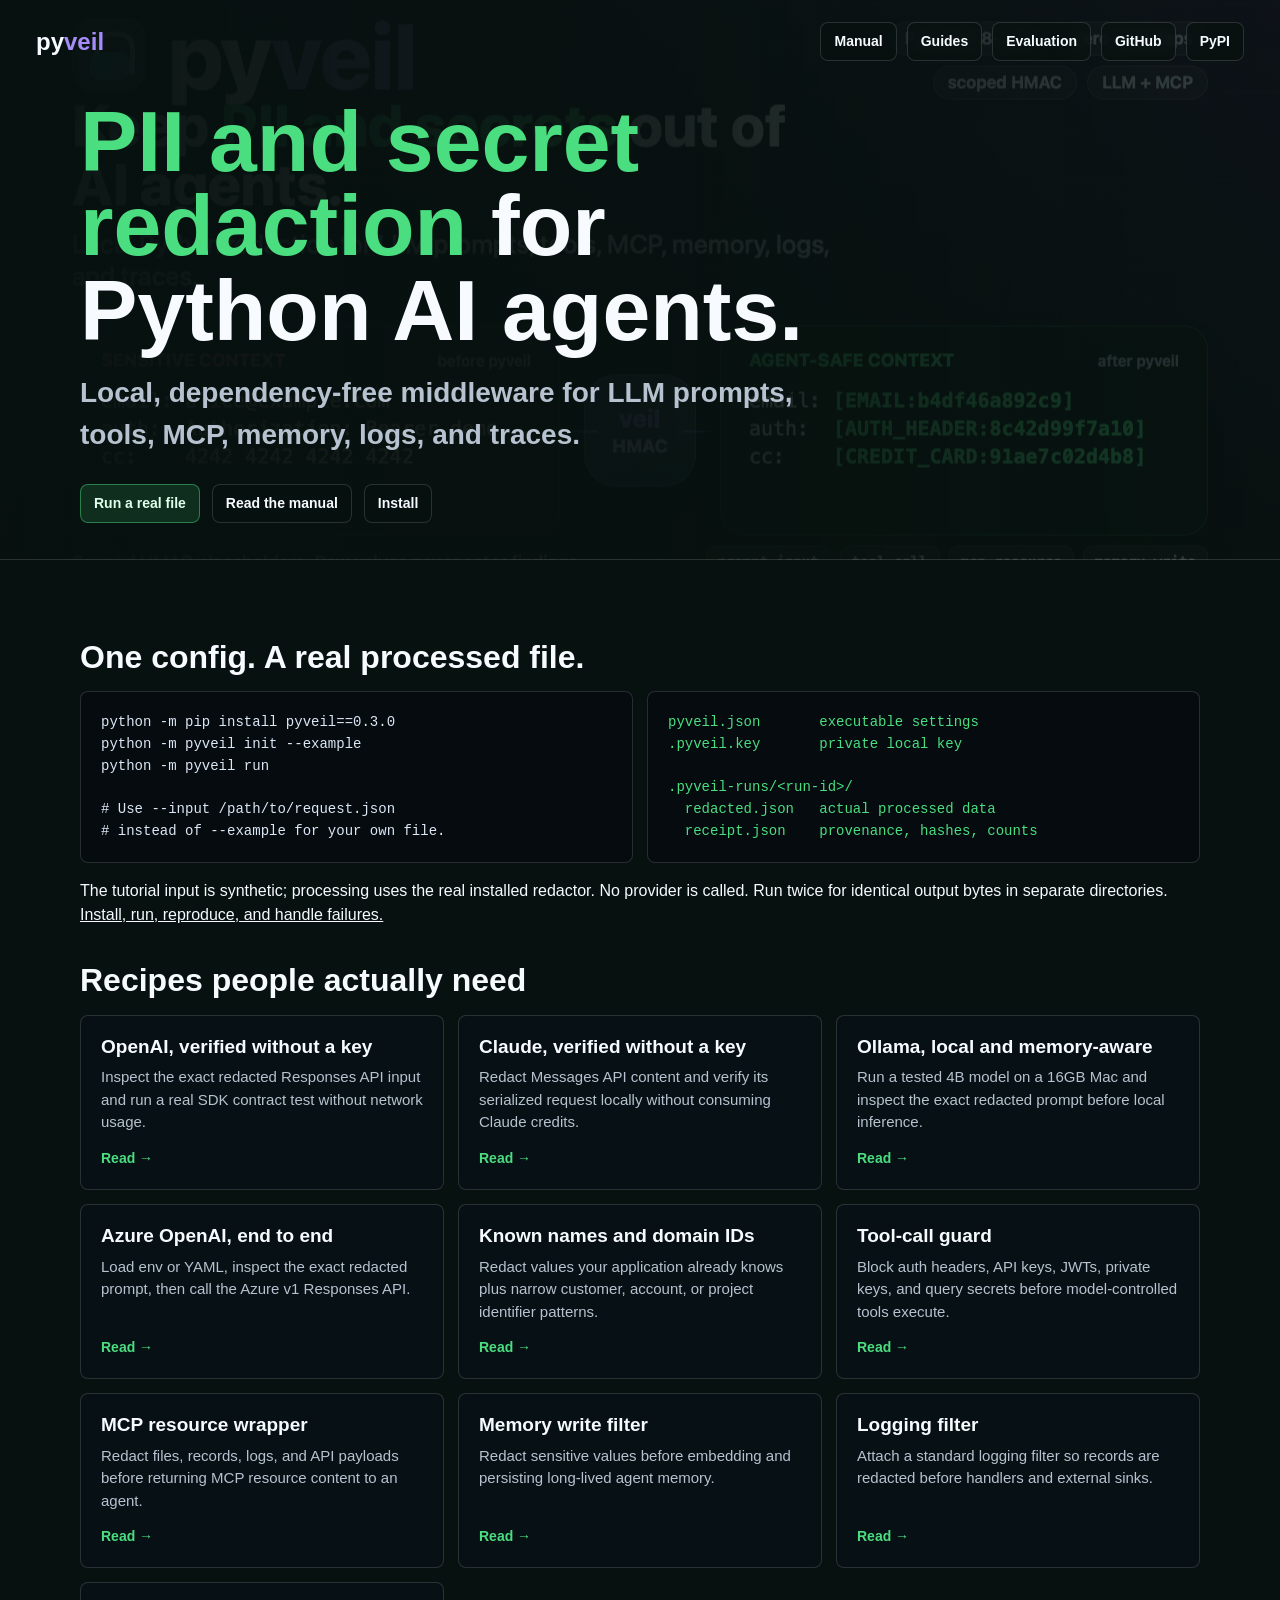
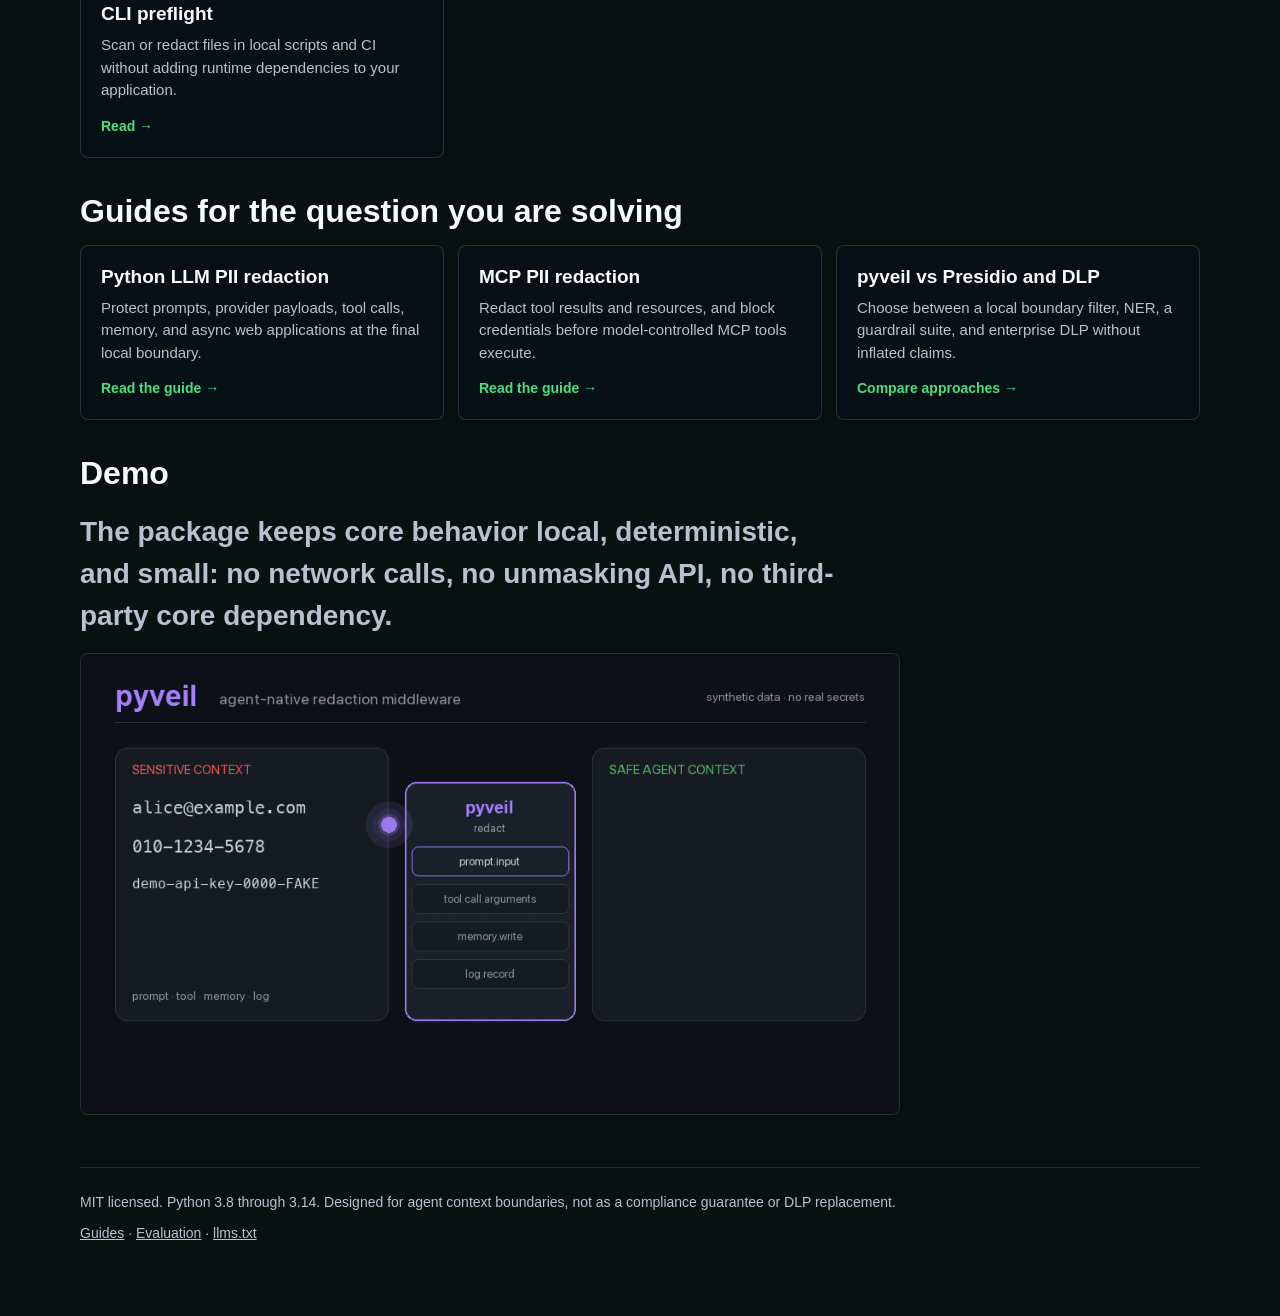
==== commit 956e095d: "feat: add executable file-run configuration Replace the inert root YAML reference with a strict vers" ====
--- a/docs/index.html
+++ b/docs/index.html
@@ -27,7 +27,7 @@
     "name": "pyveil",
     "applicationCategory": "DeveloperApplication",
     "operatingSystem": "Any",
-    "softwareVersion": "0.2.5",
+    "softwareVersion": "0.3.0",
     "programmingLanguage": "Python",
     "description": "Local PII and secret redaction for Python LLM apps and AI agents.",
     "url": "https://hyeonsangjeon.github.io/pyveil/",
@@ -349,7 +349,7 @@
       <h1><strong>PII and secret redaction</strong> for Python AI agents.</h1>
       <p class="lead">Local, dependency-free middleware for LLM prompts, tools, MCP, memory, logs, and traces.</p>
       <div class="actions">
-        <a class="button primary" href="manual.html#quickstart">Start in 30 seconds</a>
+        <a class="button primary" href="manual.html#file-runs">Run a real file</a>
         <a class="button" href="manual.html">Read the manual</a>
         <a class="button" href="manual.html#install">Install</a>
       </div>
@@ -358,29 +358,24 @@
 
   <main>
     <section class="section">
-      <h2>See exactly what the model receives</h2>
+      <h2>One config. A real processed file.</h2>
       <div class="code-row">
-        <pre><code>from pyveil import Channel, Veil
-
-veil = Veil.high(
-    secret=b"tenant-secret",
-    scope="tenant/session",
-)
-
-safe = veil.redact_data(
-    messages,
-    channel=Channel.PROMPT_INPUT,
-)
-
-response = call_llm(safe.data)</code></pre>
-        <pre class="output"><code>Email alice@example.com
-API key sk-proj-...
-
--> pyveil
-
-Email [EMAIL:a3d2b564c825]
-API key [API_KEY:38ded98a17e7]</code></pre>
-      </div>
+        <pre><code>python -m pip install pyveil==0.3.0
+python -m pyveil init --example
+python -m pyveil run
+
+# Use --input /path/to/request.json
+# instead of --example for your own file.</code></pre>
+        <pre class="output"><code>pyveil.json       executable settings
+.pyveil.key       private local key
+
+.pyveil-runs/&lt;run-id&gt;/
+  redacted.json   actual processed data
+  receipt.json    provenance, hashes, counts</code></pre>
+      </div>
+      <p>The tutorial input is synthetic; processing uses the real installed redactor.
+      No provider is called. Run twice for identical output bytes in separate directories.
+      <a href="manual.html#file-runs">Install, run, reproduce, and handle failures.</a></p>
     </section>
 
     <section class="section">
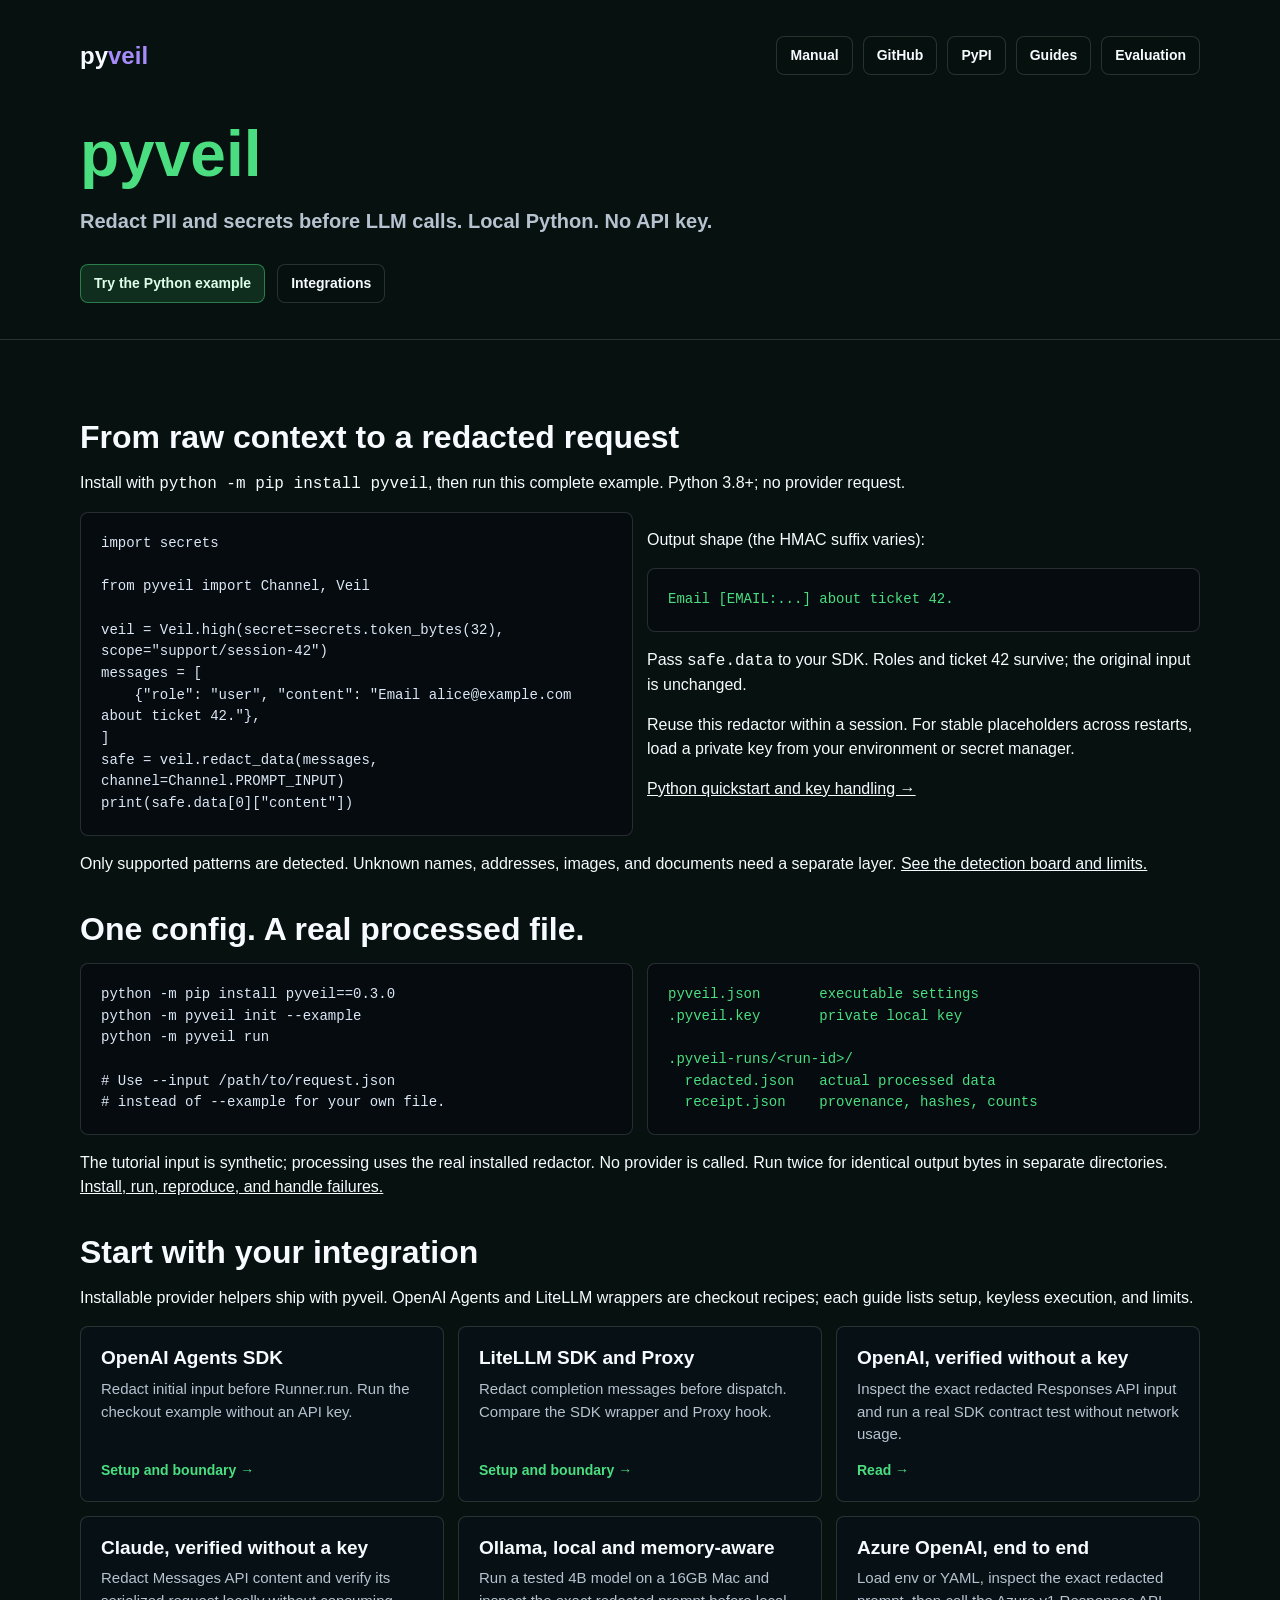
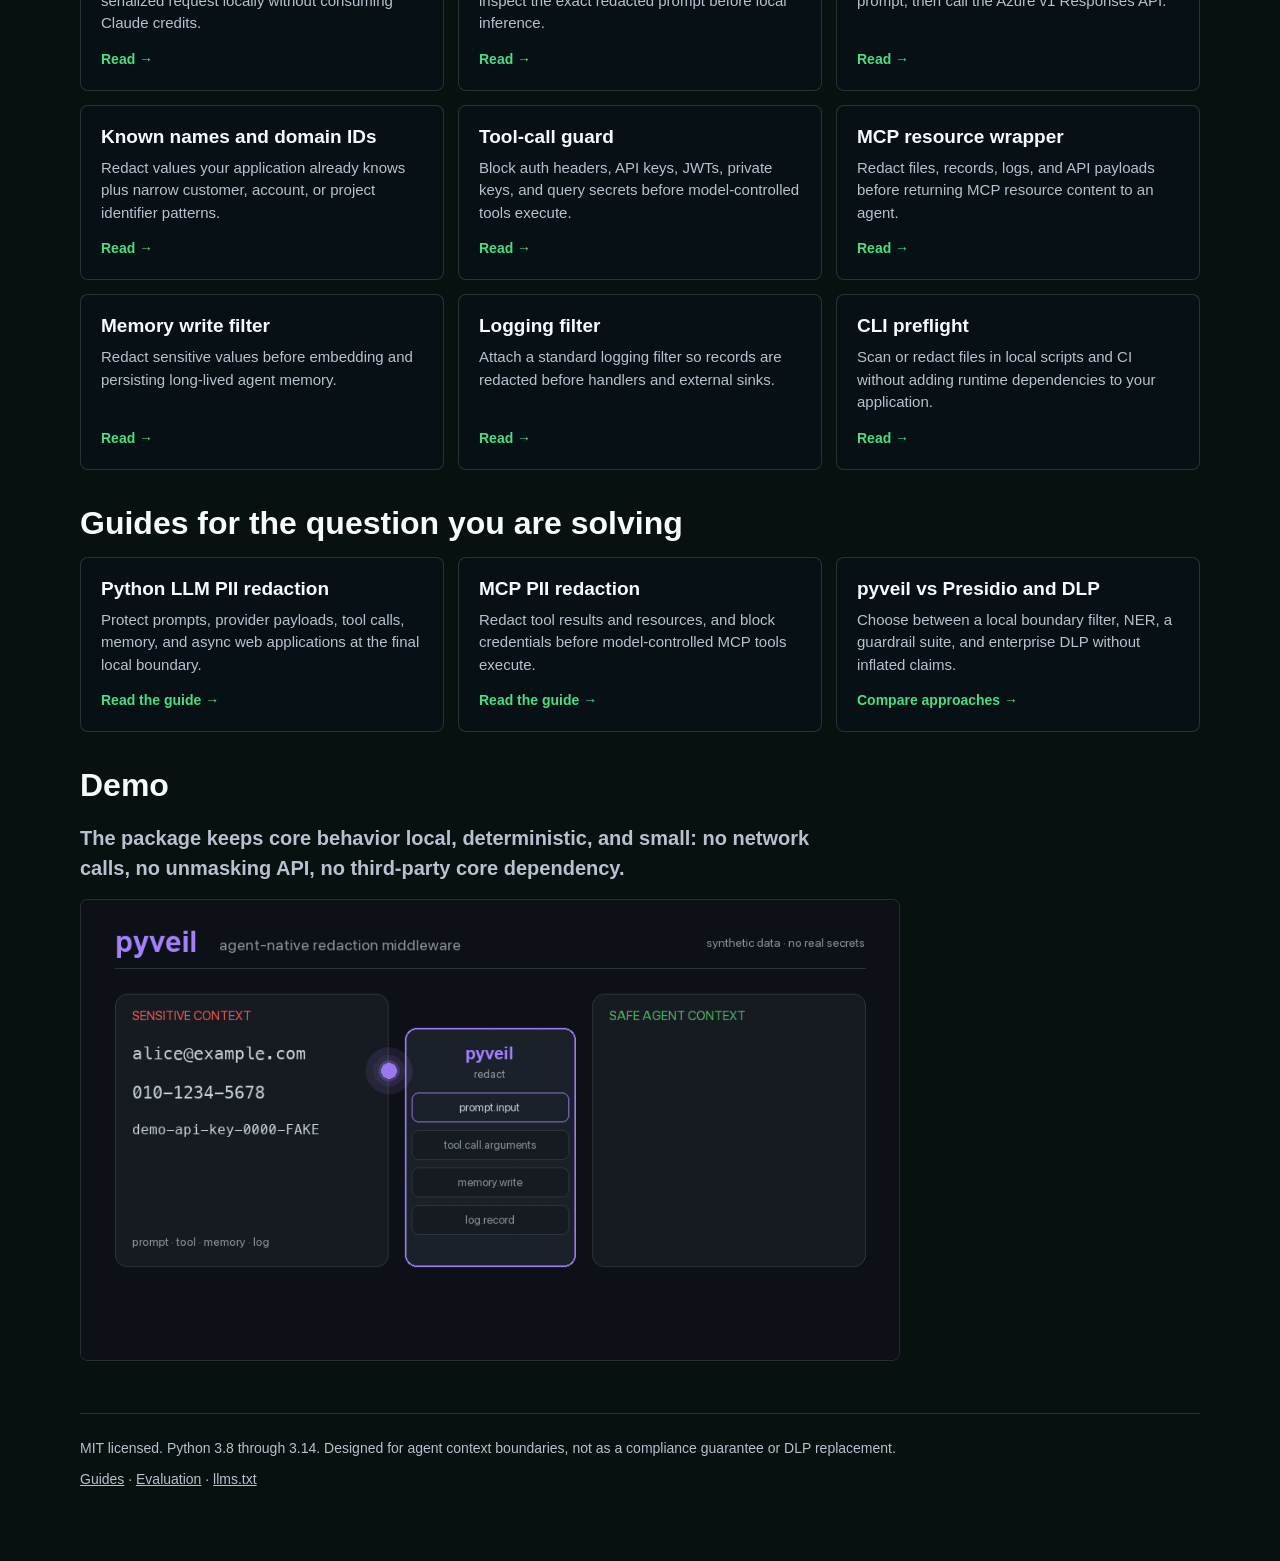
==== commit bc58362d: "docs: streamline adoption and verify installed quickstarts" ====
--- a/docs/index.html
+++ b/docs/index.html
@@ -69,16 +69,9 @@
     }
 
     .hero {
-      min-height: 560px;
       position: relative;
-      display: flex;
-      align-items: flex-end;
+      display: block;
       padding: 36px;
-      background-image:
-        linear-gradient(90deg, rgba(7, 17, 15, 0.98), rgba(7, 17, 15, 0.93) 52%, rgba(7, 17, 15, 0.78)),
-        url("media/social-preview.png");
-      background-size: cover;
-      background-position: center;
       border-bottom: 1px solid var(--line);
     }
 
@@ -90,10 +83,8 @@
     }
 
     .nav {
-      position: absolute;
-      top: 22px;
-      left: 36px;
-      right: 36px;
+      width: min(1120px, 100%);
+      margin: 0 auto 48px;
       display: flex;
       align-items: center;
       justify-content: space-between;
@@ -138,7 +129,7 @@
     h1 {
       max-width: 760px;
       margin: 0;
-      font-size: clamp(48px, 7vw, 86px);
+      font-size: 64px;
       line-height: 0.98;
       letter-spacing: 0;
     }
@@ -151,7 +142,7 @@
       max-width: 760px;
       margin: 20px 0 0;
       color: var(--muted);
-      font-size: clamp(20px, 2.4vw, 28px);
+      font-size: 20px;
       font-weight: 600;
     }
 
@@ -240,6 +231,8 @@
       min-width: 0;
       padding: 20px;
       overflow: auto;
+      white-space: pre-wrap;
+      overflow-wrap: anywhere;
       border: 1px solid var(--line);
       border-radius: 8px;
       background: #050b0f;
@@ -275,15 +268,14 @@
 
     @media (max-width: 820px) {
       .hero {
-        min-height: 620px;
         padding: 28px 20px;
       }
 
       .nav {
-        left: 20px;
-        right: 20px;
         align-items: flex-start;
         flex-direction: column;
+        gap: 12px;
+        margin-bottom: 24px;
       }
 
       .links a:nth-child(n+4) {
@@ -292,7 +284,7 @@
 
       h1 {
         max-width: 340px;
-        font-size: clamp(40px, 11vw, 46px);
+        font-size: 46px;
         overflow-wrap: anywhere;
       }
 
@@ -339,24 +331,49 @@
       <div class="brand">py<span>veil</span></div>
       <div class="links">
         <a class="primary" href="manual.html">Manual</a>
+        <a href="https://github.com/hyeonsangjeon/pyveil">GitHub</a>
+        <a href="https://pypi.org/project/pyveil/">PyPI</a>
         <a href="guides/">Guides</a>
         <a href="evaluation.html">Evaluation</a>
-        <a href="https://github.com/hyeonsangjeon/pyveil">GitHub</a>
-        <a href="https://pypi.org/project/pyveil/">PyPI</a>
       </div>
     </nav>
     <div class="hero-inner">
-      <h1><strong>PII and secret redaction</strong> for Python AI agents.</h1>
-      <p class="lead">Local, dependency-free middleware for LLM prompts, tools, MCP, memory, logs, and traces.</p>
+      <h1><strong>pyveil</strong></h1>
+      <p class="lead">Redact PII and secrets before LLM calls. Local Python. No API key.</p>
       <div class="actions">
-        <a class="button primary" href="manual.html#file-runs">Run a real file</a>
-        <a class="button" href="manual.html">Read the manual</a>
-        <a class="button" href="manual.html#install">Install</a>
+        <a class="button primary" href="#quickstart">Try the Python example</a>
+        <a class="button" href="#integrations">Integrations</a>
       </div>
     </div>
   </header>
 
   <main>
+    <section class="section" id="quickstart">
+      <h2>From raw context to a redacted request</h2>
+      <p>Install with <code>python -m pip install pyveil</code>, then run this complete example. Python 3.8+; no provider request.</p>
+      <div class="code-row">
+        <pre><code data-quickstart>import secrets
+
+from pyveil import Channel, Veil
+
+veil = Veil.high(secret=secrets.token_bytes(32), scope="support/session-42")
+messages = [
+    {"role": "user", "content": "Email alice@example.com about ticket 42."},
+]
+safe = veil.redact_data(messages, channel=Channel.PROMPT_INPUT)
+print(safe.data[0]["content"])</code></pre>
+        <div>
+          <p>Output shape (the HMAC suffix varies):</p>
+          <pre class="output"><code>Email [EMAIL:...] about ticket 42.</code></pre>
+          <p>Pass <code>safe.data</code> to your SDK. Roles and ticket 42 survive; the original input is unchanged.</p>
+          <p>Reuse this redactor within a session. For stable placeholders across restarts, load a private key from your environment or secret manager.</p>
+          <a href="manual.html#quickstart">Python quickstart and key handling &rarr;</a>
+        </div>
+      </div>
+      <p>Only supported patterns are detected. Unknown names, addresses, images, and documents need a separate layer.
+      <a href="manual.html#detectors">See the detection board and limits.</a></p>
+    </section>
+
     <section class="section">
       <h2>One config. A real processed file.</h2>
       <div class="code-row">
@@ -378,9 +395,20 @@
       <a href="manual.html#file-runs">Install, run, reproduce, and handle failures.</a></p>
     </section>
 
-    <section class="section">
-      <h2>Recipes people actually need</h2>
+    <section class="section" id="integrations">
+      <h2>Start with your integration</h2>
+      <p>Installable provider helpers ship with pyveil. OpenAI Agents and LiteLLM wrappers are checkout recipes; each guide lists setup, keyless execution, and limits.</p>
       <div class="grid">
+        <a class="recipe" href="https://github.com/hyeonsangjeon/pyveil/blob/main/docs/integrations/openai-agents-vs-litellm.md#openai-agents-sdk">
+          <h3>OpenAI Agents SDK</h3>
+          <p>Redact initial input before Runner.run. Run the checkout example without an API key.</p>
+          <span class="more">Setup and boundary &rarr;</span>
+        </a>
+        <a class="recipe" href="https://github.com/hyeonsangjeon/pyveil/blob/main/docs/integrations/openai-agents-vs-litellm.md#litellm-proxy">
+          <h3>LiteLLM SDK and Proxy</h3>
+          <p>Redact completion messages before dispatch. Compare the SDK wrapper and Proxy hook.</p>
+          <span class="more">Setup and boundary &rarr;</span>
+        </a>
         <a class="recipe" href="manual.html#openai">
           <h3>OpenAI, verified without a key</h3>
           <p>Inspect the exact redacted Responses API input and run a real SDK contract test without network usage.</p>
@@ -458,7 +486,7 @@
     <section class="section">
       <h2>Demo</h2>
       <p class="lead">The package keeps core behavior local, deterministic, and small: no network calls, no unmasking API, no third-party core dependency.</p>
-      <img class="demo" src="media/pyveil-awesome-demo.gif" alt="pyveil redacts synthetic sensitive context before agent boundaries">
+      <img class="demo" src="media/pyveil-awesome-demo.gif" loading="lazy" alt="pyveil redacts synthetic sensitive context before agent boundaries">
     </section>
 
     <footer class="section footer">
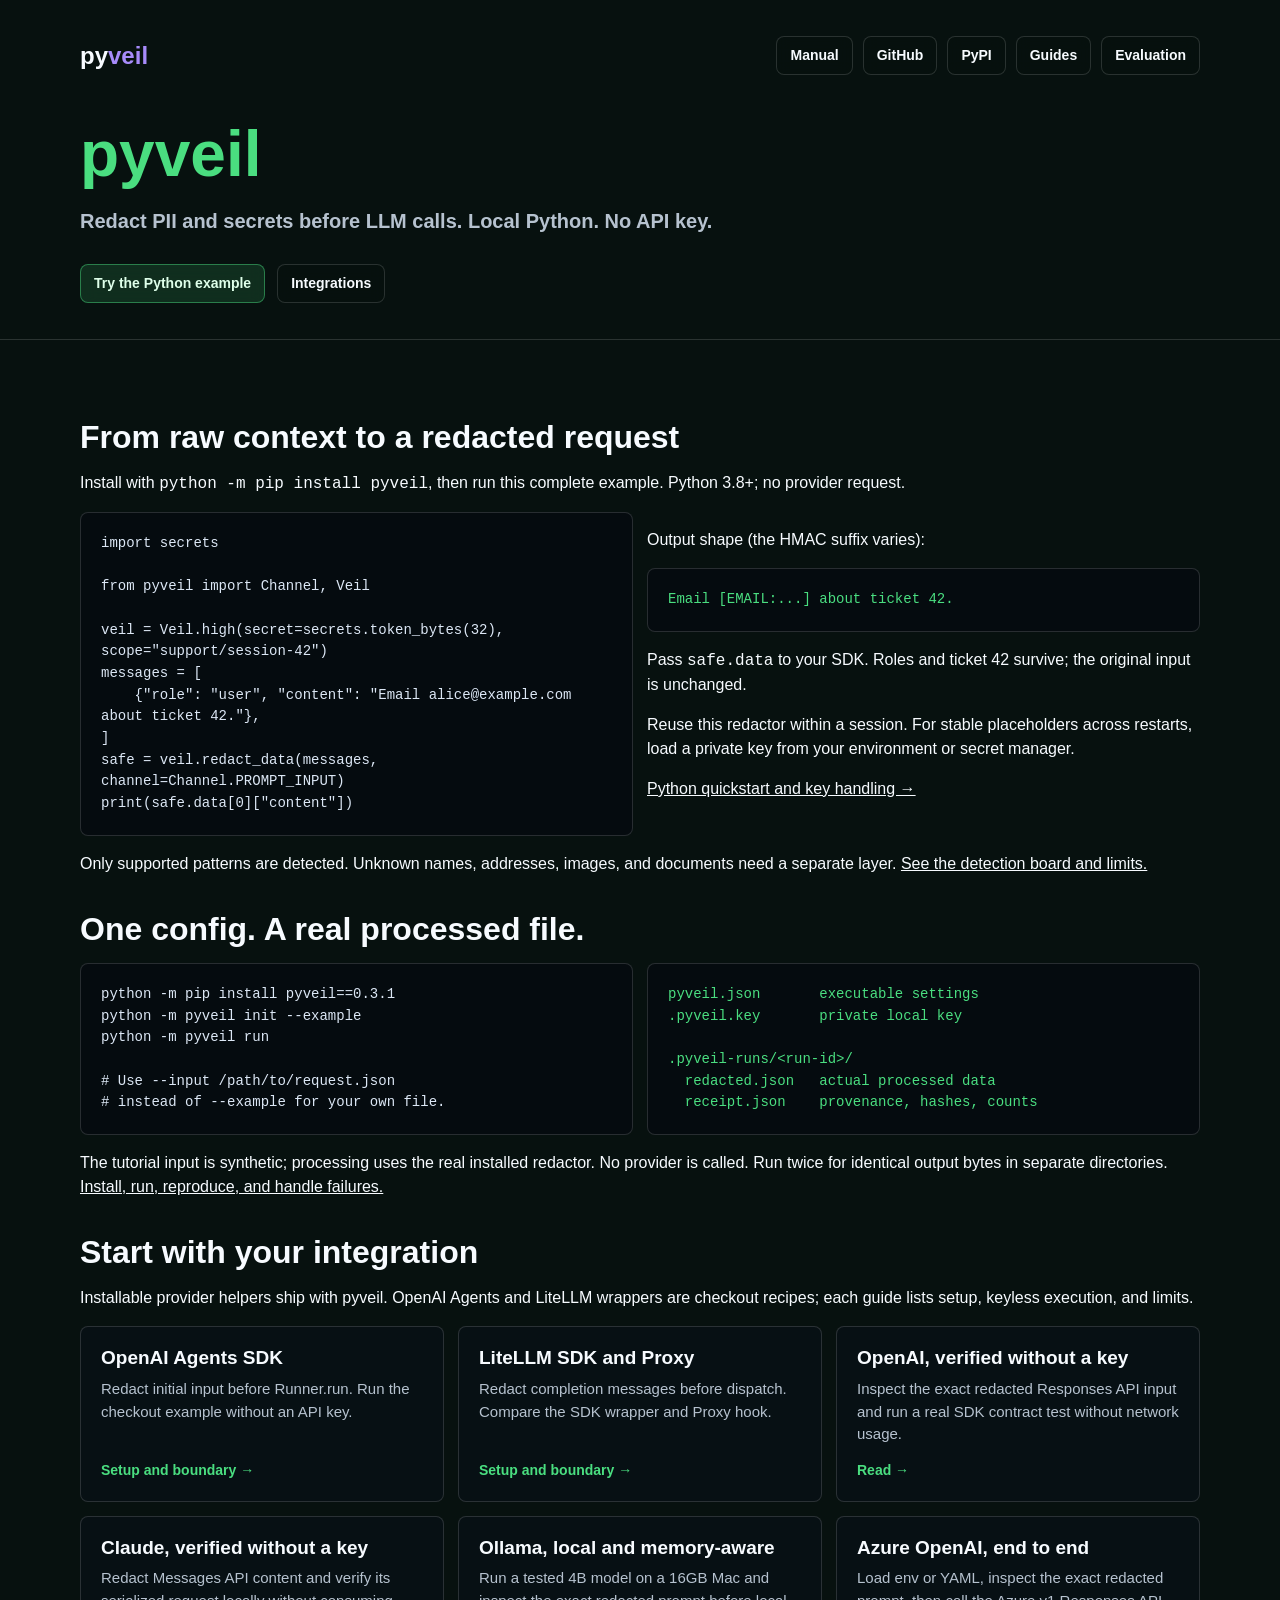
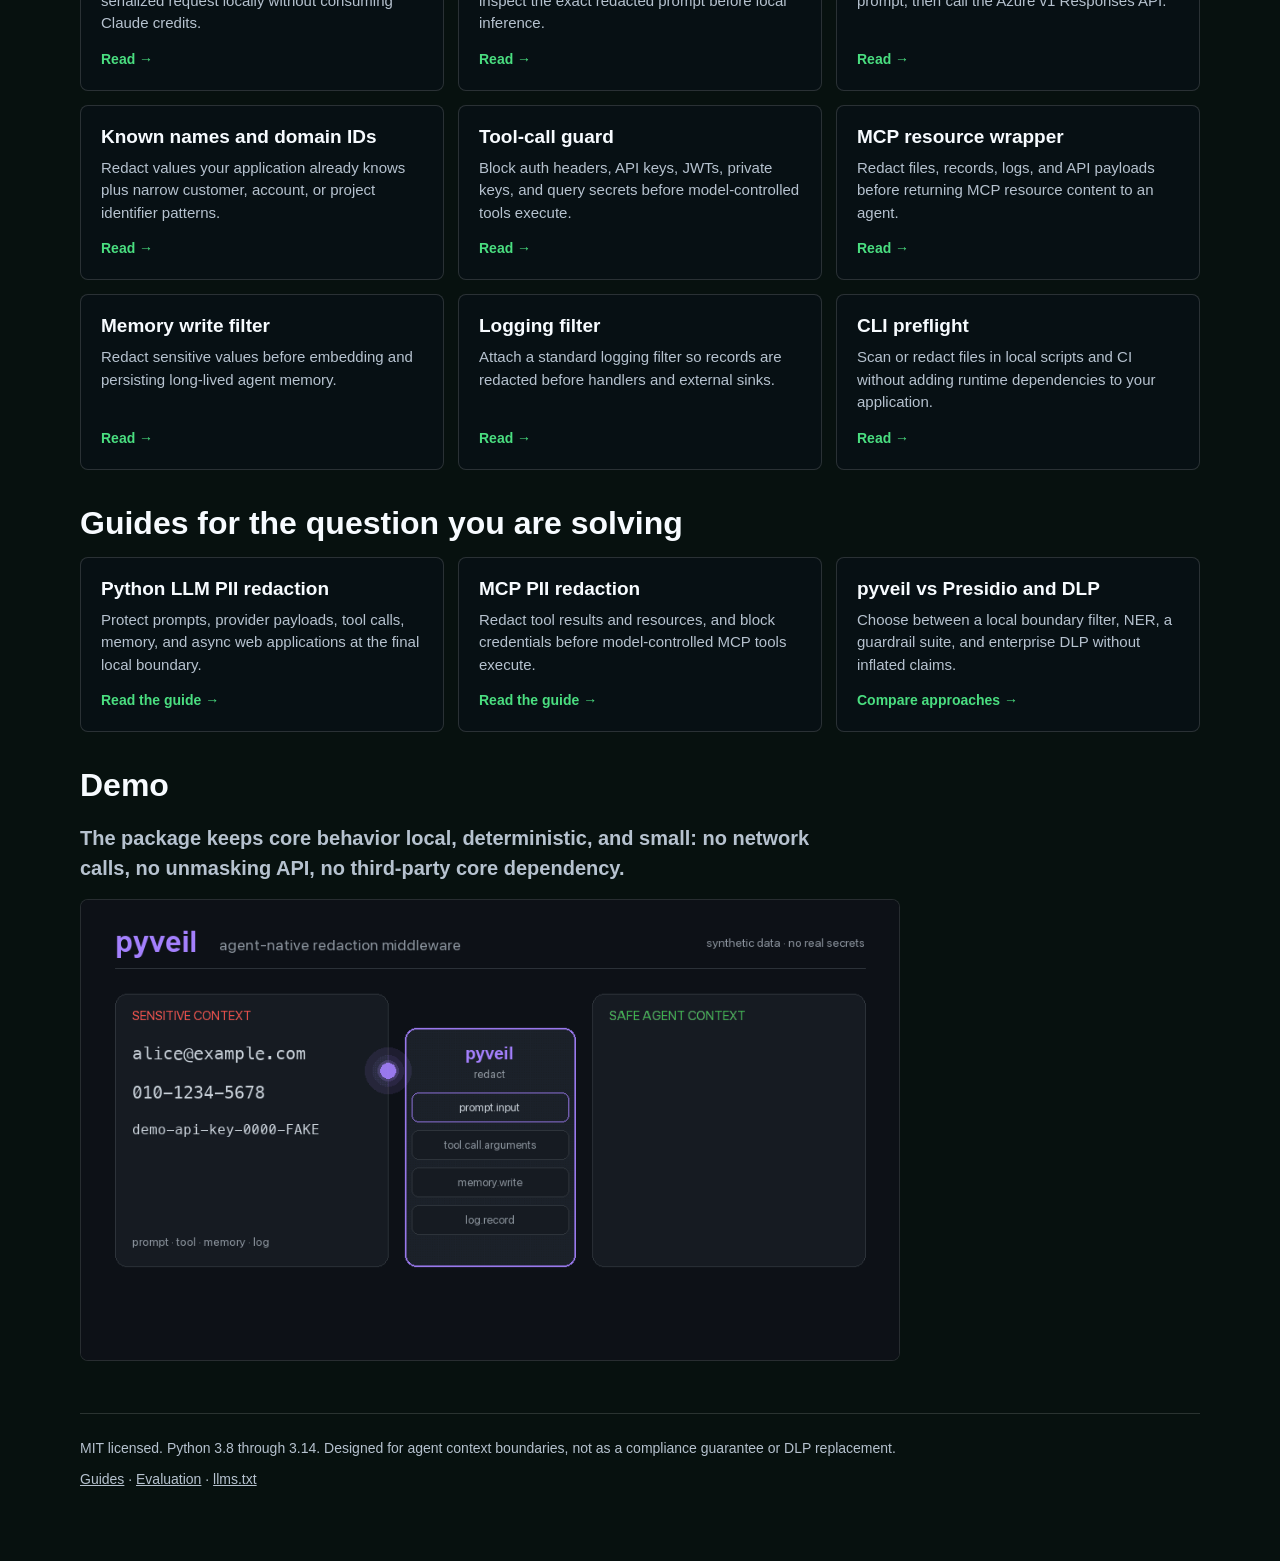
==== commit f6e9055b: "release: prepare pyveil 0.3.1" ====
--- a/docs/index.html
+++ b/docs/index.html
@@ -27,7 +27,7 @@
     "name": "pyveil",
     "applicationCategory": "DeveloperApplication",
     "operatingSystem": "Any",
-    "softwareVersion": "0.3.0",
+    "softwareVersion": "0.3.1",
     "programmingLanguage": "Python",
     "description": "Local PII and secret redaction for Python LLM apps and AI agents.",
     "url": "https://hyeonsangjeon.github.io/pyveil/",
@@ -377,7 +377,7 @@
     <section class="section">
       <h2>One config. A real processed file.</h2>
       <div class="code-row">
-        <pre><code>python -m pip install pyveil==0.3.0
+        <pre><code>python -m pip install pyveil==0.3.1
 python -m pyveil init --example
 python -m pyveil run
 
